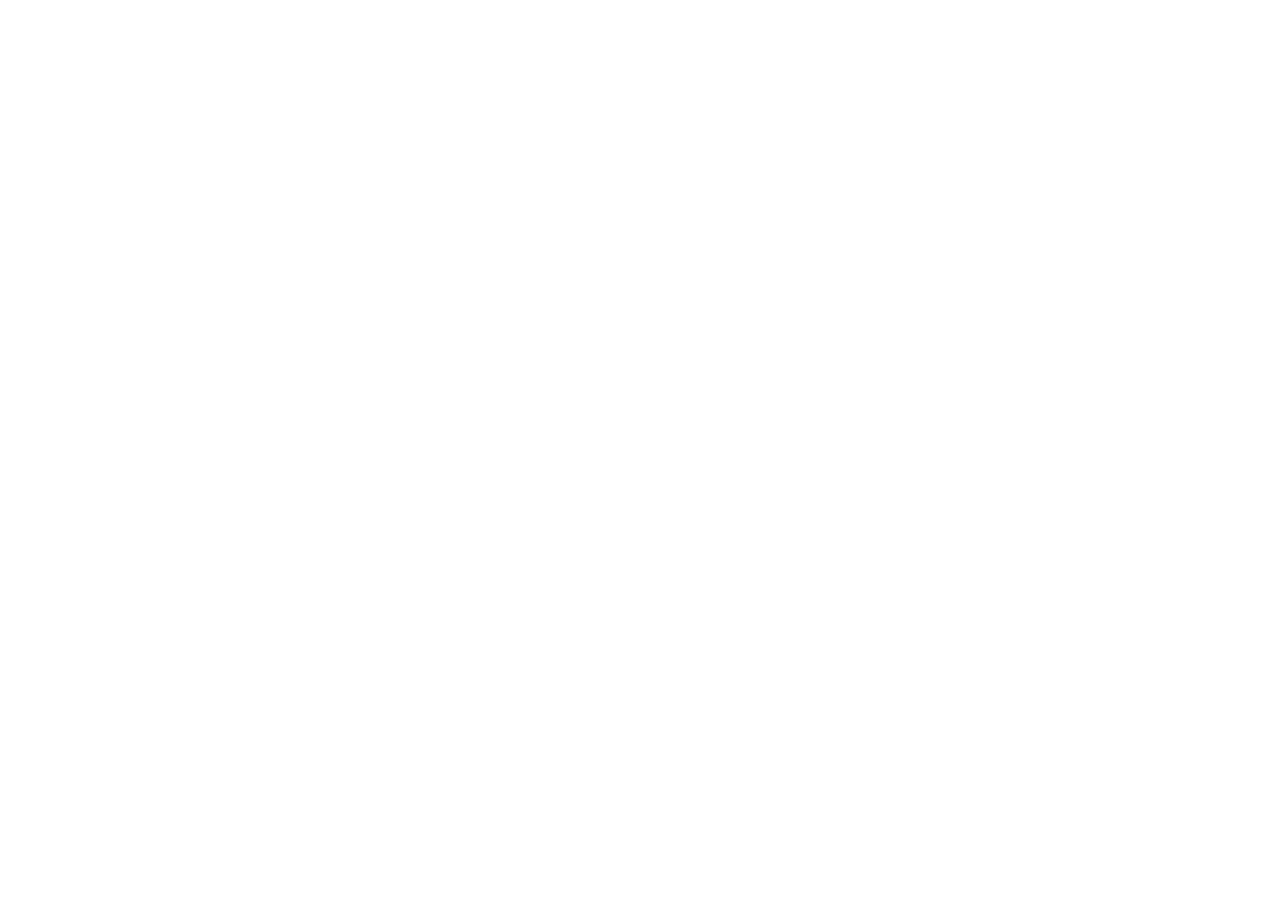
==== index.html @ 6e447f8c "初始化" ====
<!DOCTYPE html>
<html lang="en">
  <head>
    <meta charset="UTF-8" />
    <meta http-equiv="X-UA-Compatible" content="IE=edge" />
    <meta name="viewport" content="width=device-width, initial-scale=1.0" />
    <title>后台主页</title>
  </head>
  <body></body>
</html>
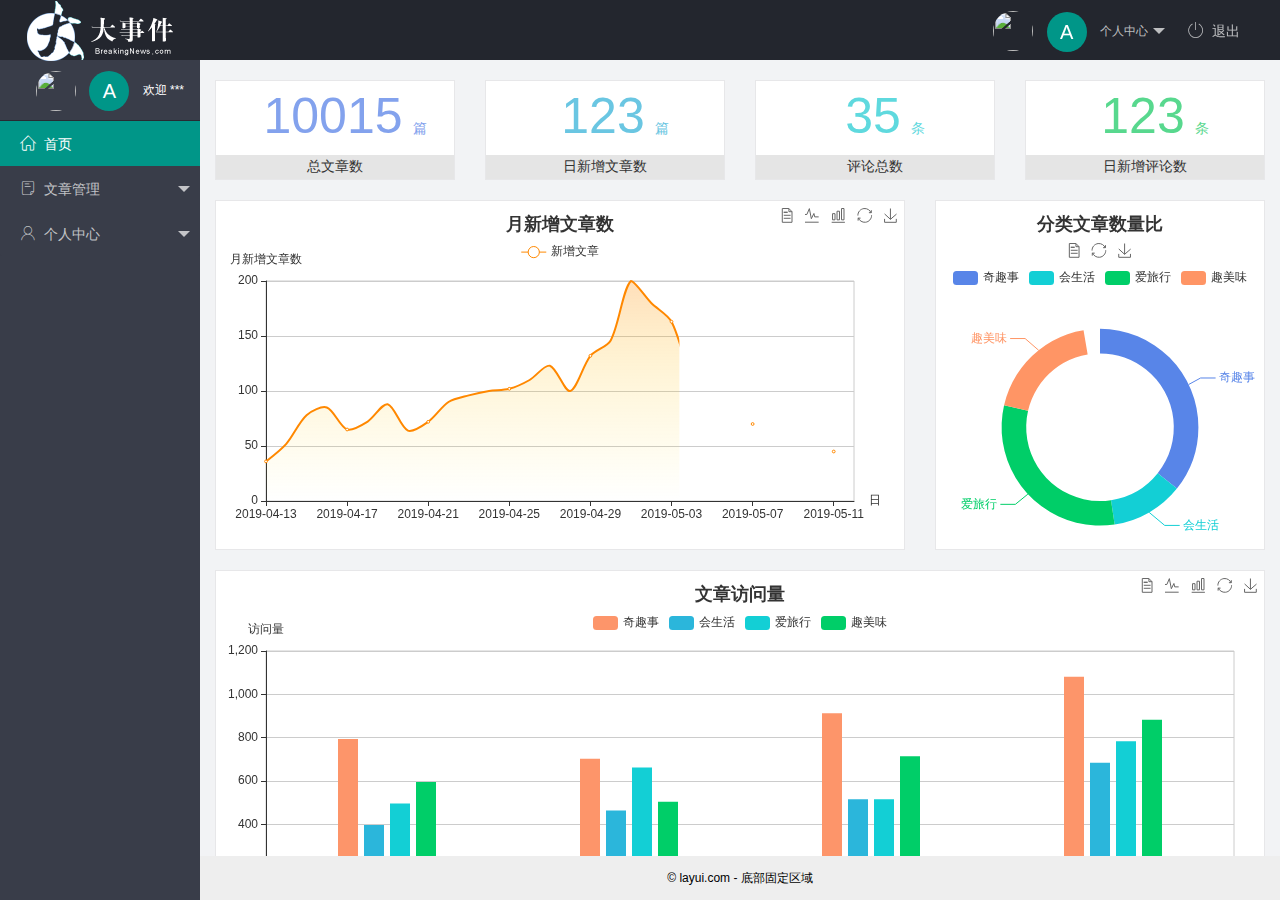
==== commit 3a8440af: "后台主页布局完成" ====
--- a/index.html
+++ b/index.html
@@ -5,6 +5,97 @@
     <meta http-equiv="X-UA-Compatible" content="IE=edge" />
     <meta name="viewport" content="width=device-width, initial-scale=1.0" />
     <title>后台主页</title>
+    <link rel="stylesheet" href="/assets/lib/layui/css/layui.css" />
+    <link rel="stylesheet" href="./assets/fonts/iconfont.css" />
+    <link rel="stylesheet" href="./assets/css/index.css" />
   </head>
-  <body></body>
+  <body class="layui-layout-body">
+    <div class="layui-layout layui-layout-admin">
+      <div class="layui-header">
+        <div class="layui-logo">
+          <img src="/assets/images/logo.png" alt="" />
+        </div>
+        <!-- 头部区域（可配合layui已有的水平导航） -->
+        <ul class="layui-nav layui-layout-right">
+          <li class="layui-nav-item">
+            <a href="javascript:;" class="userinfo">
+              <img src="http://t.cn/RCzsdCq" class="layui-nav-img" />
+              <span class="text-avatar">A</span>
+              个人中心
+            </a>
+            <dl class="layui-nav-child">
+              <dd><a href="">基本资料</a></dd>
+              <dd><a href="">更换头像</a></dd>
+              <dd><a href="">重置密码</a></dd>
+            </dl>
+          </li>
+          <li class="layui-nav-item">
+            <a href=""><span class="iconfont icon-tuichu"></span>退出</a>
+          </li>
+        </ul>
+      </div>
+
+      <div class="layui-side layui-bg-black">
+        <div class="layui-side-scroll">
+          <div class="userinfo">
+            <img src="http://t.cn/RCzsdCq" class="layui-nav-img" />
+            <span class="text-avatar">A</span>
+            <span id="welcome">欢迎 ***</span>
+          </div>
+          <!-- 左侧导航区域（可配合layui已有的垂直导航） -->
+          <ul class="layui-nav layui-nav-tree" lay-shrink="all">
+            <li class="layui-nav-item layui-this">
+              <a href="/home/dashboard.html" target="fm"
+                ><span class="iconfont icon-home"></span>首页</a
+              >
+            </li>
+            <li class="layui-nav-item">
+              <a class="" href="javascript:;"
+                ><span class="iconfont icon-16"></span>文章管理</a
+              >
+              <dl class="layui-nav-child">
+                <dd>
+                  <a href="javascript:;">文章类别</a>
+                </dd>
+                <dd>
+                  <a href="javascript:;">文章列表</a>
+                </dd>
+                <dd>
+                  <a href="javascript:;">发布文章</a>
+                </dd>
+              </dl>
+            </li>
+            <li class="layui-nav-item">
+              <a href="javascript:;"
+                ><span class="iconfont icon-user"></span>个人中心</a
+              >
+              <dl class="layui-nav-child">
+                <dd>
+                  <a href="javascript:;">基本资料</a>
+                </dd>
+                <dd>
+                  <a href="javascript:;">更换头像</a>
+                </dd>
+                <dd>
+                  <a href="javascript:;">重置密码</a>
+                </dd>
+              </dl>
+            </li>
+          </ul>
+        </div>
+      </div>
+
+      <div class="layui-body">
+        <!-- 内容主体区域 -->
+        <iframe name="fm" src="/home/dashboard.html" frameborder="0"></iframe>
+      </div>
+
+      <div class="layui-footer">
+        <!-- 底部固定区域 -->
+        © layui.com - 底部固定区域
+      </div>
+    </div>
+    <!-- 导入 layui 的JS文件 -->
+    <script src="/assets/lib/layui/layui.all.js"></script>
+  </body>
 </html>
--- a/assets/lib/layui/css/layui.css
+++ b/assets/lib/layui/css/layui.css
@@ -0,0 +1,2 @@
+/** layui-v2.5.5 MIT License By https://www.layui.com */
+ .layui-inline,img{display:inline-block;vertical-align:middle}h1,h2,h3,h4,h5,h6{font-weight:400}.layui-edge,.layui-header,.layui-inline,.layui-main{position:relative}.layui-body,.layui-edge,.layui-elip{overflow:hidden}.layui-btn,.layui-edge,.layui-inline,img{vertical-align:middle}.layui-btn,.layui-disabled,.layui-icon,.layui-unselect{-moz-user-select:none;-webkit-user-select:none;-ms-user-select:none}.layui-elip,.layui-form-checkbox span,.layui-form-pane .layui-form-label{text-overflow:ellipsis;white-space:nowrap}.layui-breadcrumb,.layui-tree-btnGroup{visibility:hidden}blockquote,body,button,dd,div,dl,dt,form,h1,h2,h3,h4,h5,h6,input,li,ol,p,pre,td,textarea,th,ul{margin:0;padding:0;-webkit-tap-highlight-color:rgba(0,0,0,0)}a:active,a:hover{outline:0}img{border:none}li{list-style:none}table{border-collapse:collapse;border-spacing:0}h4,h5,h6{font-size:100%}button,input,optgroup,option,select,textarea{font-family:inherit;font-size:inherit;font-style:inherit;font-weight:inherit;outline:0}pre{white-space:pre-wrap;white-space:-moz-pre-wrap;white-space:-pre-wrap;white-space:-o-pre-wrap;word-wrap:break-word}body{line-height:24px;font:14px Helvetica Neue,Helvetica,PingFang SC,Tahoma,Arial,sans-serif}hr{height:1px;margin:10px 0;border:0;clear:both}a{color:#333;text-decoration:none}a:hover{color:#777}a cite{font-style:normal;*cursor:pointer}.layui-border-box,.layui-border-box *{box-sizing:border-box}.layui-box,.layui-box *{box-sizing:content-box}.layui-clear{clear:both;*zoom:1}.layui-clear:after{content:'\20';clear:both;*zoom:1;display:block;height:0}.layui-inline{*display:inline;*zoom:1}.layui-edge{display:inline-block;width:0;height:0;border-width:6px;border-style:dashed;border-color:transparent}.layui-edge-top{top:-4px;border-bottom-color:#999;border-bottom-style:solid}.layui-edge-right{border-left-color:#999;border-left-style:solid}.layui-edge-bottom{top:2px;border-top-color:#999;border-top-style:solid}.layui-edge-left{border-right-color:#999;border-right-style:solid}.layui-disabled,.layui-disabled:hover{color:#d2d2d2!important;cursor:not-allowed!important}.layui-circle{border-radius:100%}.layui-show{display:block!important}.layui-hide{display:none!important}@font-face{font-family:layui-icon;src:url(../font/iconfont.eot?v=250);src:url(../font/iconfont.eot?v=250#iefix) format('embedded-opentype'),url(../font/iconfont.woff2?v=250) format('woff2'),url(../font/iconfont.woff?v=250) format('woff'),url(../font/iconfont.ttf?v=250) format('truetype'),url(../font/iconfont.svg?v=250#layui-icon) format('svg')}.layui-icon{font-family:layui-icon!important;font-size:16px;font-style:normal;-webkit-font-smoothing:antialiased;-moz-osx-font-smoothing:grayscale}.layui-icon-reply-fill:before{content:"\e611"}.layui-icon-set-fill:before{content:"\e614"}.layui-icon-menu-fill:before{content:"\e60f"}.layui-icon-search:before{content:"\e615"}.layui-icon-share:before{content:"\e641"}.layui-icon-set-sm:before{content:"\e620"}.layui-icon-engine:before{content:"\e628"}.layui-icon-close:before{content:"\1006"}.layui-icon-close-fill:before{content:"\1007"}.layui-icon-chart-screen:before{content:"\e629"}.layui-icon-star:before{content:"\e600"}.layui-icon-circle-dot:before{content:"\e617"}.layui-icon-chat:before{content:"\e606"}.layui-icon-release:before{content:"\e609"}.layui-icon-list:before{content:"\e60a"}.layui-icon-chart:before{content:"\e62c"}.layui-icon-ok-circle:before{content:"\1005"}.layui-icon-layim-theme:before{content:"\e61b"}.layui-icon-table:before{content:"\e62d"}.layui-icon-right:before{content:"\e602"}.layui-icon-left:before{content:"\e603"}.layui-icon-cart-simple:before{content:"\e698"}.layui-icon-face-cry:before{content:"\e69c"}.layui-icon-face-smile:before{content:"\e6af"}.layui-icon-survey:before{content:"\e6b2"}.layui-icon-tree:before{content:"\e62e"}.layui-icon-upload-circle:before{content:"\e62f"}.layui-icon-add-circle:before{content:"\e61f"}.layui-icon-download-circle:before{content:"\e601"}.layui-icon-templeate-1:before{content:"\e630"}.layui-icon-util:before{content:"\e631"}.layui-icon-face-surprised:before{content:"\e664"}.layui-icon-edit:before{content:"\e642"}.layui-icon-speaker:before{content:"\e645"}.layui-icon-down:before{content:"\e61a"}.layui-icon-file:before{content:"\e621"}.layui-icon-layouts:before{content:"\e632"}.layui-icon-rate-half:before{content:"\e6c9"}.layui-icon-add-circle-fine:before{content:"\e608"}.layui-icon-prev-circle:before{content:"\e633"}.layui-icon-read:before{content:"\e705"}.layui-icon-404:before{content:"\e61c"}.layui-icon-carousel:before{content:"\e634"}.layui-icon-help:before{content:"\e607"}.layui-icon-code-circle:before{content:"\e635"}.layui-icon-water:before{content:"\e636"}.layui-icon-username:before{content:"\e66f"}.layui-icon-find-fill:before{content:"\e670"}.layui-icon-about:before{content:"\e60b"}.layui-icon-location:before{content:"\e715"}.layui-icon-up:before{content:"\e619"}.layui-icon-pause:before{content:"\e651"}.layui-icon-date:before{content:"\e637"}.layui-icon-layim-uploadfile:before{content:"\e61d"}.layui-icon-delete:before{content:"\e640"}.layui-icon-play:before{content:"\e652"}.layui-icon-top:before{content:"\e604"}.layui-icon-friends:before{content:"\e612"}.layui-icon-refresh-3:before{content:"\e9aa"}.layui-icon-ok:before{content:"\e605"}.layui-icon-layer:before{content:"\e638"}.layui-icon-face-smile-fine:before{content:"\e60c"}.layui-icon-dollar:before{content:"\e659"}.layui-icon-group:before{content:"\e613"}.layui-icon-layim-download:before{content:"\e61e"}.layui-icon-picture-fine:before{content:"\e60d"}.layui-icon-link:before{content:"\e64c"}.layui-icon-diamond:before{content:"\e735"}.layui-icon-log:before{content:"\e60e"}.layui-icon-rate-solid:before{content:"\e67a"}.layui-icon-fonts-del:before{content:"\e64f"}.layui-icon-unlink:before{content:"\e64d"}.layui-icon-fonts-clear:before{content:"\e639"}.layui-icon-triangle-r:before{content:"\e623"}.layui-icon-circle:before{content:"\e63f"}.layui-icon-radio:before{content:"\e643"}.layui-icon-align-center:before{content:"\e647"}.layui-icon-align-right:before{content:"\e648"}.layui-icon-align-left:before{content:"\e649"}.layui-icon-loading-1:before{content:"\e63e"}.layui-icon-return:before{content:"\e65c"}.layui-icon-fonts-strong:before{content:"\e62b"}.layui-icon-upload:before{content:"\e67c"}.layui-icon-dialogue:before{content:"\e63a"}.layui-icon-video:before{content:"\e6ed"}.layui-icon-headset:before{content:"\e6fc"}.layui-icon-cellphone-fine:before{content:"\e63b"}.layui-icon-add-1:before{content:"\e654"}.layui-icon-face-smile-b:before{content:"\e650"}.layui-icon-fonts-html:before{content:"\e64b"}.layui-icon-form:before{content:"\e63c"}.layui-icon-cart:before{content:"\e657"}.layui-icon-camera-fill:before{content:"\e65d"}.layui-icon-tabs:before{content:"\e62a"}.layui-icon-fonts-code:before{content:"\e64e"}.layui-icon-fire:before{content:"\e756"}.layui-icon-set:before{content:"\e716"}.layui-icon-fonts-u:before{content:"\e646"}.layui-icon-triangle-d:before{content:"\e625"}.layui-icon-tips:before{content:"\e702"}.layui-icon-picture:before{content:"\e64a"}.layui-icon-more-vertical:before{content:"\e671"}.layui-icon-flag:before{content:"\e66c"}.layui-icon-loading:before{content:"\e63d"}.layui-icon-fonts-i:before{content:"\e644"}.layui-icon-refresh-1:before{content:"\e666"}.layui-icon-rmb:before{content:"\e65e"}.layui-icon-home:before{content:"\e68e"}.layui-icon-user:before{content:"\e770"}.layui-icon-notice:before{content:"\e667"}.layui-icon-login-weibo:before{content:"\e675"}.layui-icon-voice:before{content:"\e688"}.layui-icon-upload-drag:before{content:"\e681"}.layui-icon-login-qq:before{content:"\e676"}.layui-icon-snowflake:before{content:"\e6b1"}.layui-icon-file-b:before{content:"\e655"}.layui-icon-template:before{content:"\e663"}.layui-icon-auz:before{content:"\e672"}.layui-icon-console:before{content:"\e665"}.layui-icon-app:before{content:"\e653"}.layui-icon-prev:before{content:"\e65a"}.layui-icon-website:before{content:"\e7ae"}.layui-icon-next:before{content:"\e65b"}.layui-icon-component:before{content:"\e857"}.layui-icon-more:before{content:"\e65f"}.layui-icon-login-wechat:before{content:"\e677"}.layui-icon-shrink-right:before{content:"\e668"}.layui-icon-spread-left:before{content:"\e66b"}.layui-icon-camera:before{content:"\e660"}.layui-icon-note:before{content:"\e66e"}.layui-icon-refresh:before{content:"\e669"}.layui-icon-female:before{content:"\e661"}.layui-icon-male:before{content:"\e662"}.layui-icon-password:before{content:"\e673"}.layui-icon-senior:before{content:"\e674"}.layui-icon-theme:before{content:"\e66a"}.layui-icon-tread:before{content:"\e6c5"}.layui-icon-praise:before{content:"\e6c6"}.layui-icon-star-fill:before{content:"\e658"}.layui-icon-rate:before{content:"\e67b"}.layui-icon-template-1:before{content:"\e656"}.layui-icon-vercode:before{content:"\e679"}.layui-icon-cellphone:before{content:"\e678"}.layui-icon-screen-full:before{content:"\e622"}.layui-icon-screen-restore:before{content:"\e758"}.layui-icon-cols:before{content:"\e610"}.layui-icon-export:before{content:"\e67d"}.layui-icon-print:before{content:"\e66d"}.layui-icon-slider:before{content:"\e714"}.layui-icon-addition:before{content:"\e624"}.layui-icon-subtraction:before{content:"\e67e"}.layui-icon-service:before{content:"\e626"}.layui-icon-transfer:before{content:"\e691"}.layui-main{width:1140px;margin:0 auto}.layui-header{z-index:1000;height:60px}.layui-header a:hover{transition:all .5s;-webkit-transition:all .5s}.layui-side{position:fixed;left:0;top:0;bottom:0;z-index:999;width:200px;overflow-x:hidden}.layui-side-scroll{position:relative;width:220px;height:100%;overflow-x:hidden}.layui-body{position:absolute;left:200px;right:0;top:0;bottom:0;z-index:998;width:auto;overflow-y:auto;box-sizing:border-box}.layui-layout-body{overflow:hidden}.layui-layout-admin .layui-header{background-color:#23262E}.layui-layout-admin .layui-side{top:60px;width:200px;overflow-x:hidden}.layui-layout-admin .layui-body{position:fixed;top:60px;bottom:44px}.layui-layout-admin .layui-main{width:auto;margin:0 15px}.layui-layout-admin .layui-footer{position:fixed;left:200px;right:0;bottom:0;height:44px;line-height:44px;padding:0 15px;background-color:#eee}.layui-layout-admin .layui-logo{position:absolute;left:0;top:0;width:200px;height:100%;line-height:60px;text-align:center;color:#009688;font-size:16px}.layui-layout-admin .layui-header .layui-nav{background:0 0}.layui-layout-left{position:absolute!important;left:200px;top:0}.layui-layout-right{position:absolute!important;right:0;top:0}.layui-container{position:relative;margin:0 auto;padding:0 15px;box-sizing:border-box}.layui-fluid{position:relative;margin:0 auto;padding:0 15px}.layui-row:after,.layui-row:before{content:'';display:block;clear:both}.layui-col-lg1,.layui-col-lg10,.layui-col-lg11,.layui-col-lg12,.layui-col-lg2,.layui-col-lg3,.layui-col-lg4,.layui-col-lg5,.layui-col-lg6,.layui-col-lg7,.layui-col-lg8,.layui-col-lg9,.layui-col-md1,.layui-col-md10,.layui-col-md11,.layui-col-md12,.layui-col-md2,.layui-col-md3,.layui-col-md4,.layui-col-md5,.layui-col-md6,.layui-col-md7,.layui-col-md8,.layui-col-md9,.layui-col-sm1,.layui-col-sm10,.layui-col-sm11,.layui-col-sm12,.layui-col-sm2,.layui-col-sm3,.layui-col-sm4,.layui-col-sm5,.layui-col-sm6,.layui-col-sm7,.layui-col-sm8,.layui-col-sm9,.layui-col-xs1,.layui-col-xs10,.layui-col-xs11,.layui-col-xs12,.layui-col-xs2,.layui-col-xs3,.layui-col-xs4,.layui-col-xs5,.layui-col-xs6,.layui-col-xs7,.layui-col-xs8,.layui-col-xs9{position:relative;display:block;box-sizing:border-box}.layui-col-xs1,.layui-col-xs10,.layui-col-xs11,.layui-col-xs12,.layui-col-xs2,.layui-col-xs3,.layui-col-xs4,.layui-col-xs5,.layui-col-xs6,.layui-col-xs7,.layui-col-xs8,.layui-col-xs9{float:left}.layui-col-xs1{width:8.33333333%}.layui-col-xs2{width:16.66666667%}.layui-col-xs3{width:25%}.layui-col-xs4{width:33.33333333%}.layui-col-xs5{width:41.66666667%}.layui-col-xs6{width:50%}.layui-col-xs7{width:58.33333333%}.layui-col-xs8{width:66.66666667%}.layui-col-xs9{width:75%}.layui-col-xs10{width:83.33333333%}.layui-col-xs11{width:91.66666667%}.layui-col-xs12{width:100%}.layui-col-xs-offset1{margin-left:8.33333333%}.layui-col-xs-offset2{margin-left:16.66666667%}.layui-col-xs-offset3{margin-left:25%}.layui-col-xs-offset4{margin-left:33.33333333%}.layui-col-xs-offset5{margin-left:41.66666667%}.layui-col-xs-offset6{margin-left:50%}.layui-col-xs-offset7{margin-left:58.33333333%}.layui-col-xs-offset8{margin-left:66.66666667%}.layui-col-xs-offset9{margin-left:75%}.layui-col-xs-offset10{margin-left:83.33333333%}.layui-col-xs-offset11{margin-left:91.66666667%}.layui-col-xs-offset12{margin-left:100%}@media screen and (max-width:768px){.layui-hide-xs{display:none!important}.layui-show-xs-block{display:block!important}.layui-show-xs-inline{display:inline!important}.layui-show-xs-inline-block{display:inline-block!important}}@media screen and (min-width:768px){.layui-container{width:750px}.layui-hide-sm{display:none!important}.layui-show-sm-block{display:block!important}.layui-show-sm-inline{display:inline!important}.layui-show-sm-inline-block{display:inline-block!important}.layui-col-sm1,.layui-col-sm10,.layui-col-sm11,.layui-col-sm12,.layui-col-sm2,.layui-col-sm3,.layui-col-sm4,.layui-col-sm5,.layui-col-sm6,.layui-col-sm7,.layui-col-sm8,.layui-col-sm9{float:left}.layui-col-sm1{width:8.33333333%}.layui-col-sm2{width:16.66666667%}.layui-col-sm3{width:25%}.layui-col-sm4{width:33.33333333%}.layui-col-sm5{width:41.66666667%}.layui-col-sm6{width:50%}.layui-col-sm7{width:58.33333333%}.layui-col-sm8{width:66.66666667%}.layui-col-sm9{width:75%}.layui-col-sm10{width:83.33333333%}.layui-col-sm11{width:91.66666667%}.layui-col-sm12{width:100%}.layui-col-sm-offset1{margin-left:8.33333333%}.layui-col-sm-offset2{margin-left:16.66666667%}.layui-col-sm-offset3{margin-left:25%}.layui-col-sm-offset4{margin-left:33.33333333%}.layui-col-sm-offset5{margin-left:41.66666667%}.layui-col-sm-offset6{margin-left:50%}.layui-col-sm-offset7{margin-left:58.33333333%}.layui-col-sm-offset8{margin-left:66.66666667%}.layui-col-sm-offset9{margin-left:75%}.layui-col-sm-offset10{margin-left:83.33333333%}.layui-col-sm-offset11{margin-left:91.66666667%}.layui-col-sm-offset12{margin-left:100%}}@media screen and (min-width:992px){.layui-container{width:970px}.layui-hide-md{display:none!important}.layui-show-md-block{display:block!important}.layui-show-md-inline{display:inline!important}.layui-show-md-inline-block{display:inline-block!important}.layui-col-md1,.layui-col-md10,.layui-col-md11,.layui-col-md12,.layui-col-md2,.layui-col-md3,.layui-col-md4,.layui-col-md5,.layui-col-md6,.layui-col-md7,.layui-col-md8,.layui-col-md9{float:left}.layui-col-md1{width:8.33333333%}.layui-col-md2{width:16.66666667%}.layui-col-md3{width:25%}.layui-col-md4{width:33.33333333%}.layui-col-md5{width:41.66666667%}.layui-col-md6{width:50%}.layui-col-md7{width:58.33333333%}.layui-col-md8{width:66.66666667%}.layui-col-md9{width:75%}.layui-col-md10{width:83.33333333%}.layui-col-md11{width:91.66666667%}.layui-col-md12{width:100%}.layui-col-md-offset1{margin-left:8.33333333%}.layui-col-md-offset2{margin-left:16.66666667%}.layui-col-md-offset3{margin-left:25%}.layui-col-md-offset4{margin-left:33.33333333%}.layui-col-md-offset5{margin-left:41.66666667%}.layui-col-md-offset6{margin-left:50%}.layui-col-md-offset7{margin-left:58.33333333%}.layui-col-md-offset8{margin-left:66.66666667%}.layui-col-md-offset9{margin-left:75%}.layui-col-md-offset10{margin-left:83.33333333%}.layui-col-md-offset11{margin-left:91.66666667%}.layui-col-md-offset12{margin-left:100%}}@media screen and (min-width:1200px){.layui-container{width:1170px}.layui-hide-lg{display:none!important}.layui-show-lg-block{display:block!important}.layui-show-lg-inline{display:inline!important}.layui-show-lg-inline-block{display:inline-block!important}.layui-col-lg1,.layui-col-lg10,.layui-col-lg11,.layui-col-lg12,.layui-col-lg2,.layui-col-lg3,.layui-col-lg4,.layui-col-lg5,.layui-col-lg6,.layui-col-lg7,.layui-col-lg8,.layui-col-lg9{float:left}.layui-col-lg1{width:8.33333333%}.layui-col-lg2{width:16.66666667%}.layui-col-lg3{width:25%}.layui-col-lg4{width:33.33333333%}.layui-col-lg5{width:41.66666667%}.layui-col-lg6{width:50%}.layui-col-lg7{width:58.33333333%}.layui-col-lg8{width:66.66666667%}.layui-col-lg9{width:75%}.layui-col-lg10{width:83.33333333%}.layui-col-lg11{width:91.66666667%}.layui-col-lg12{width:100%}.layui-col-lg-offset1{margin-left:8.33333333%}.layui-col-lg-offset2{margin-left:16.66666667%}.layui-col-lg-offset3{margin-left:25%}.layui-col-lg-offset4{margin-left:33.33333333%}.layui-col-lg-offset5{margin-left:41.66666667%}.layui-col-lg-offset6{margin-left:50%}.layui-col-lg-offset7{margin-left:58.33333333%}.layui-col-lg-offset8{margin-left:66.66666667%}.layui-col-lg-offset9{margin-left:75%}.layui-col-lg-offset10{margin-left:83.33333333%}.layui-col-lg-offset11{margin-left:91.66666667%}.layui-col-lg-offset12{margin-left:100%}}.layui-col-space1{margin:-.5px}.layui-col-space1>*{padding:.5px}.layui-col-space3{margin:-1.5px}.layui-col-space3>*{padding:1.5px}.layui-col-space5{margin:-2.5px}.layui-col-space5>*{padding:2.5px}.layui-col-space8{margin:-3.5px}.layui-col-space8>*{padding:3.5px}.layui-col-space10{margin:-5px}.layui-col-space10>*{padding:5px}.layui-col-space12{margin:-6px}.layui-col-space12>*{padding:6px}.layui-col-space15{margin:-7.5px}.layui-col-space15>*{padding:7.5px}.layui-col-space18{margin:-9px}.layui-col-space18>*{padding:9px}.layui-col-space20{margin:-10px}.layui-col-space20>*{padding:10px}.layui-col-space22{margin:-11px}.layui-col-space22>*{padding:11px}.layui-col-space25{margin:-12.5px}.layui-col-space25>*{padding:12.5px}.layui-col-space30{margin:-15px}.layui-col-space30>*{padding:15px}.layui-btn,.layui-input,.layui-select,.layui-textarea,.layui-upload-button{outline:0;-webkit-appearance:none;transition:all .3s;-webkit-transition:all .3s;box-sizing:border-box}.layui-elem-quote{margin-bottom:10px;padding:15px;line-height:22px;border-left:5px solid #009688;border-radius:0 2px 2px 0;background-color:#f2f2f2}.layui-quote-nm{border-style:solid;border-width:1px 1px 1px 5px;background:0 0}.layui-elem-field{margin-bottom:10px;padding:0;border-width:1px;border-style:solid}.layui-elem-field legend{margin-left:20px;padding:0 10px;font-size:20px;font-weight:300}.layui-field-title{margin:10px 0 20px;border-width:1px 0 0}.layui-field-box{padding:10px 15px}.layui-field-title .layui-field-box{padding:10px 0}.layui-progress{position:relative;height:6px;border-radius:20px;background-color:#e2e2e2}.layui-progress-bar{position:absolute;left:0;top:0;width:0;max-width:100%;height:6px;border-radius:20px;text-align:right;background-color:#5FB878;transition:all .3s;-webkit-transition:all .3s}.layui-progress-big,.layui-progress-big .layui-progress-bar{height:18px;line-height:18px}.layui-progress-text{position:relative;top:-20px;line-height:18px;font-size:12px;color:#666}.layui-progress-big .layui-progress-text{position:static;padding:0 10px;color:#fff}.layui-collapse{border-width:1px;border-style:solid;border-radius:2px}.layui-colla-content,.layui-colla-item{border-top-width:1px;border-top-style:solid}.layui-colla-item:first-child{border-top:none}.layui-colla-title{position:relative;height:42px;line-height:42px;padding:0 15px 0 35px;color:#333;background-color:#f2f2f2;cursor:pointer;font-size:14px;overflow:hidden}.layui-colla-content{display:none;padding:10px 15px;line-height:22px;color:#666}.layui-colla-icon{position:absolute;left:15px;top:0;font-size:14px}.layui-card{margin-bottom:15px;border-radius:2px;background-color:#fff;box-shadow:0 1px 2px 0 rgba(0,0,0,.05)}.layui-card:last-child{margin-bottom:0}.layui-card-header{position:relative;height:42px;line-height:42px;padding:0 15px;border-bottom:1px solid #f6f6f6;color:#333;border-radius:2px 2px 0 0;font-size:14px}.layui-bg-black,.layui-bg-blue,.layui-bg-cyan,.layui-bg-green,.layui-bg-orange,.layui-bg-red{color:#fff!important}.layui-card-body{position:relative;padding:10px 15px;line-height:24px}.layui-card-body[pad15]{padding:15px}.layui-card-body[pad20]{padding:20px}.layui-card-body .layui-table{margin:5px 0}.layui-card .layui-tab{margin:0}.layui-panel-window{position:relative;padding:15px;border-radius:0;border-top:5px solid #E6E6E6;background-color:#fff}.layui-auxiliar-moving{position:fixed;left:0;right:0;top:0;bottom:0;width:100%;height:100%;background:0 0;z-index:9999999999}.layui-form-label,.layui-form-mid,.layui-form-select,.layui-input-block,.layui-input-inline,.layui-textarea{position:relative}.layui-bg-red{background-color:#FF5722!important}.layui-bg-orange{background-color:#FFB800!important}.layui-bg-green{background-color:#009688!important}.layui-bg-cyan{background-color:#2F4056!important}.layui-bg-blue{background-color:#1E9FFF!important}.layui-bg-black{background-color:#393D49!important}.layui-bg-gray{background-color:#eee!important;color:#666!important}.layui-badge-rim,.layui-colla-content,.layui-colla-item,.layui-collapse,.layui-elem-field,.layui-form-pane .layui-form-item[pane],.layui-form-pane .layui-form-label,.layui-input,.layui-layedit,.layui-layedit-tool,.layui-quote-nm,.layui-select,.layui-tab-bar,.layui-tab-card,.layui-tab-title,.layui-tab-title .layui-this:after,.layui-textarea{border-color:#e6e6e6}.layui-timeline-item:before,hr{background-color:#e6e6e6}.layui-text{line-height:22px;font-size:14px;color:#666}.layui-text h1,.layui-text h2,.layui-text h3{font-weight:500;color:#333}.layui-text h1{font-size:30px}.layui-text h2{font-size:24px}.layui-text h3{font-size:18px}.layui-text a:not(.layui-btn){color:#01AAED}.layui-text a:not(.layui-btn):hover{text-decoration:underline}.layui-text ul{padding:5px 0 5px 15px}.layui-text ul li{margin-top:5px;list-style-type:disc}.layui-text em,.layui-word-aux{color:#999!important;padding:0 5px!important}.layui-btn{display:inline-block;height:38px;line-height:38px;padding:0 18px;background-color:#009688;color:#fff;white-space:nowrap;text-align:center;font-size:14px;border:none;border-radius:2px;cursor:pointer}.layui-btn:hover{opacity:.8;filter:alpha(opacity=80);color:#fff}.layui-btn:active{opacity:1;filter:alpha(opacity=100)}.layui-btn+.layui-btn{margin-left:10px}.layui-btn-container{font-size:0}.layui-btn-container .layui-btn{margin-right:10px;margin-bottom:10px}.layui-btn-container .layui-btn+.layui-btn{margin-left:0}.layui-table .layui-btn-container .layui-btn{margin-bottom:9px}.layui-btn-radius{border-radius:100px}.layui-btn .layui-icon{margin-right:3px;font-size:18px;vertical-align:bottom;vertical-align:middle\9}.layui-btn-primary{border:1px solid #C9C9C9;background-color:#fff;color:#555}.layui-btn-primary:hover{border-color:#009688;color:#333}.layui-btn-normal{background-color:#1E9FFF}.layui-btn-warm{background-color:#FFB800}.layui-btn-danger{background-color:#FF5722}.layui-btn-checked{background-color:#5FB878}.layui-btn-disabled,.layui-btn-disabled:active,.layui-btn-disabled:hover{border:1px solid #e6e6e6;background-color:#FBFBFB;color:#C9C9C9;cursor:not-allowed;opacity:1}.layui-btn-lg{height:44px;line-height:44px;padding:0 25px;font-size:16px}.layui-btn-sm{height:30px;line-height:30px;padding:0 10px;font-size:12px}.layui-btn-sm i{font-size:16px!important}.layui-btn-xs{height:22px;line-height:22px;padding:0 5px;font-size:12px}.layui-btn-xs i{font-size:14px!important}.layui-btn-group{display:inline-block;vertical-align:middle;font-size:0}.layui-btn-group .layui-btn{margin-left:0!important;margin-right:0!important;border-left:1px solid rgba(255,255,255,.5);border-radius:0}.layui-btn-group .layui-btn-primary{border-left:none}.layui-btn-group .layui-btn-primary:hover{border-color:#C9C9C9;color:#009688}.layui-btn-group .layui-btn:first-child{border-left:none;border-radius:2px 0 0 2px}.layui-btn-group .layui-btn-primary:first-child{border-left:1px solid #c9c9c9}.layui-btn-group .layui-btn:last-child{border-radius:0 2px 2px 0}.layui-btn-group .layui-btn+.layui-btn{margin-left:0}.layui-btn-group+.layui-btn-group{margin-left:10px}.layui-btn-fluid{width:100%}.layui-input,.layui-select,.layui-textarea{height:38px;line-height:1.3;line-height:38px\9;border-width:1px;border-style:solid;background-color:#fff;border-radius:2px}.layui-input::-webkit-input-placeholder,.layui-select::-webkit-input-placeholder,.layui-textarea::-webkit-input-placeholder{line-height:1.3}.layui-input,.layui-textarea{display:block;width:100%;padding-left:10px}.layui-input:hover,.layui-textarea:hover{border-color:#D2D2D2!important}.layui-input:focus,.layui-textarea:focus{border-color:#C9C9C9!important}.layui-textarea{min-height:100px;height:auto;line-height:20px;padding:6px 10px;resize:vertical}.layui-select{padding:0 10px}.layui-form input[type=checkbox],.layui-form input[type=radio],.layui-form select{display:none}.layui-form [lay-ignore]{display:initial}.layui-form-item{margin-bottom:15px;clear:both;*zoom:1}.layui-form-item:after{content:'\20';clear:both;*zoom:1;display:block;height:0}.layui-form-label{float:left;display:block;padding:9px 15px;width:80px;font-weight:400;line-height:20px;text-align:right}.layui-form-label-col{display:block;float:none;padding:9px 0;line-height:20px;text-align:left}.layui-form-item .layui-inline{margin-bottom:5px;margin-right:10px}.layui-input-block{margin-left:110px;min-height:36px}.layui-input-inline{display:inline-block;vertical-align:middle}.layui-form-item .layui-input-inline{float:left;width:190px;margin-right:10px}.layui-form-text .layui-input-inline{width:auto}.layui-form-mid{float:left;display:block;padding:9px 0!important;line-height:20px;margin-right:10px}.layui-form-danger+.layui-form-select .layui-input,.layui-form-danger:focus{border-color:#FF5722!important}.layui-form-select .layui-input{padding-right:30px;cursor:pointer}.layui-form-select .layui-edge{position:absolute;right:10px;top:50%;margin-top:-3px;cursor:pointer;border-width:6px;border-top-color:#c2c2c2;border-top-style:solid;transition:all .3s;-webkit-transition:all .3s}.layui-form-select dl{display:none;position:absolute;left:0;top:42px;padding:5px 0;z-index:899;min-width:100%;border:1px solid #d2d2d2;max-height:300px;overflow-y:auto;background-color:#fff;border-radius:2px;box-shadow:0 2px 4px rgba(0,0,0,.12);box-sizing:border-box}.layui-form-select dl dd,.layui-form-select dl dt{padding:0 10px;line-height:36px;white-space:nowrap;overflow:hidden;text-overflow:ellipsis}.layui-form-select dl dt{font-size:12px;color:#999}.layui-form-select dl dd{cursor:pointer}.layui-form-select dl dd:hover{background-color:#f2f2f2;-webkit-transition:.5s all;transition:.5s all}.layui-form-select .layui-select-group dd{padding-left:20px}.layui-form-select dl dd.layui-select-tips{padding-left:10px!important;color:#999}.layui-form-select dl dd.layui-this{background-color:#5FB878;color:#fff}.layui-form-checkbox,.layui-form-select dl dd.layui-disabled{background-color:#fff}.layui-form-selected dl{display:block}.layui-form-checkbox,.layui-form-checkbox *,.layui-form-switch{display:inline-block;vertical-align:middle}.layui-form-selected .layui-edge{margin-top:-9px;-webkit-transform:rotate(180deg);transform:rotate(180deg);margin-top:-3px\9}:root .layui-form-selected .layui-edge{margin-top:-9px\0/IE9}.layui-form-selectup dl{top:auto;bottom:42px}.layui-select-none{margin:5px 0;text-align:center;color:#999}.layui-select-disabled .layui-disabled{border-color:#eee!important}.layui-select-disabled .layui-edge{border-top-color:#d2d2d2}.layui-form-checkbox{position:relative;height:30px;line-height:30px;margin-right:10px;padding-right:30px;cursor:pointer;font-size:0;-webkit-transition:.1s linear;transition:.1s linear;box-sizing:border-box}.layui-form-checkbox span{padding:0 10px;height:100%;font-size:14px;border-radius:2px 0 0 2px;background-color:#d2d2d2;color:#fff;overflow:hidden}.layui-form-checkbox:hover span{background-color:#c2c2c2}.layui-form-checkbox i{position:absolute;right:0;top:0;width:30px;height:28px;border:1px solid #d2d2d2;border-left:none;border-radius:0 2px 2px 0;color:#fff;font-size:20px;text-align:center}.layui-form-checkbox:hover i{border-color:#c2c2c2;color:#c2c2c2}.layui-form-checked,.layui-form-checked:hover{border-color:#5FB878}.layui-form-checked span,.layui-form-checked:hover span{background-color:#5FB878}.layui-form-checked i,.layui-form-checked:hover i{color:#5FB878}.layui-form-item .layui-form-checkbox{margin-top:4px}.layui-form-checkbox[lay-skin=primary]{height:auto!important;line-height:normal!important;min-width:18px;min-height:18px;border:none!important;margin-right:0;padding-left:28px;padding-right:0;background:0 0}.layui-form-checkbox[lay-skin=primary] span{padding-left:0;padding-right:15px;line-height:18px;background:0 0;color:#666}.layui-form-checkbox[lay-skin=primary] i{right:auto;left:0;width:16px;height:16px;line-height:16px;border:1px solid #d2d2d2;font-size:12px;border-radius:2px;background-color:#fff;-webkit-transition:.1s linear;transition:.1s linear}.layui-form-checkbox[lay-skin=primary]:hover i{border-color:#5FB878;color:#fff}.layui-form-checked[lay-skin=primary] i{border-color:#5FB878!important;background-color:#5FB878;color:#fff}.layui-checkbox-disbaled[lay-skin=primary] span{background:0 0!important;color:#c2c2c2}.layui-checkbox-disbaled[lay-skin=primary]:hover i{border-color:#d2d2d2}.layui-form-item .layui-form-checkbox[lay-skin=primary]{margin-top:10px}.layui-form-switch{position:relative;height:22px;line-height:22px;min-width:35px;padding:0 5px;margin-top:8px;border:1px solid #d2d2d2;border-radius:20px;cursor:pointer;background-color:#fff;-webkit-transition:.1s linear;transition:.1s linear}.layui-form-switch i{position:absolute;left:5px;top:3px;width:16px;height:16px;border-radius:20px;background-color:#d2d2d2;-webkit-transition:.1s linear;transition:.1s linear}.layui-form-switch em{position:relative;top:0;width:25px;margin-left:21px;padding:0!important;text-align:center!important;color:#999!important;font-style:normal!important;font-size:12px}.layui-form-onswitch{border-color:#5FB878;background-color:#5FB878}.layui-checkbox-disbaled,.layui-checkbox-disbaled i{border-color:#e2e2e2!important}.layui-form-onswitch i{left:100%;margin-left:-21px;background-color:#fff}.layui-form-onswitch em{margin-left:5px;margin-right:21px;color:#fff!important}.layui-checkbox-disbaled span{background-color:#e2e2e2!important}.layui-checkbox-disbaled:hover i{color:#fff!important}[lay-radio]{display:none}.layui-form-radio,.layui-form-radio *{display:inline-block;vertical-align:middle}.layui-form-radio{line-height:28px;margin:6px 10px 0 0;padding-right:10px;cursor:pointer;font-size:0}.layui-form-radio *{font-size:14px}.layui-form-radio>i{margin-right:8px;font-size:22px;color:#c2c2c2}.layui-form-radio>i:hover,.layui-form-radioed>i{color:#5FB878}.layui-radio-disbaled>i{color:#e2e2e2!important}.layui-form-pane .layui-form-label{width:110px;padding:8px 15px;height:38px;line-height:20px;border-width:1px;border-style:solid;border-radius:2px 0 0 2px;text-align:center;background-color:#FBFBFB;overflow:hidden;box-sizing:border-box}.layui-form-pane .layui-input-inline{margin-left:-1px}.layui-form-pane .layui-input-block{margin-left:110px;left:-1px}.layui-form-pane .layui-input{border-radius:0 2px 2px 0}.layui-form-pane .layui-form-text .layui-form-label{float:none;width:100%;border-radius:2px;box-sizing:border-box;text-align:left}.layui-form-pane .layui-form-text .layui-input-inline{display:block;margin:0;top:-1px;clear:both}.layui-form-pane .layui-form-text .layui-input-block{margin:0;left:0;top:-1px}.layui-form-pane .layui-form-text .layui-textarea{min-height:100px;border-radius:0 0 2px 2px}.layui-form-pane .layui-form-checkbox{margin:4px 0 4px 10px}.layui-form-pane .layui-form-radio,.layui-form-pane .layui-form-switch{margin-top:6px;margin-left:10px}.layui-form-pane .layui-form-item[pane]{position:relative;border-width:1px;border-style:solid}.layui-form-pane .layui-form-item[pane] .layui-form-label{position:absolute;left:0;top:0;height:100%;border-width:0 1px 0 0}.layui-form-pane .layui-form-item[pane] .layui-input-inline{margin-left:110px}@media screen and (max-width:450px){.layui-form-item .layui-form-label{text-overflow:ellipsis;overflow:hidden;white-space:nowrap}.layui-form-item .layui-inline{display:block;margin-right:0;margin-bottom:20px;clear:both}.layui-form-item .layui-inline:after{content:'\20';clear:both;display:block;height:0}.layui-form-item .layui-input-inline{display:block;float:none;left:-3px;width:auto;margin:0 0 10px 112px}.layui-form-item .layui-input-inline+.layui-form-mid{margin-left:110px;top:-5px;padding:0}.layui-form-item .layui-form-checkbox{margin-right:5px;margin-bottom:5px}}.layui-layedit{border-width:1px;border-style:solid;border-radius:2px}.layui-layedit-tool{padding:3px 5px;border-bottom-width:1px;border-bottom-style:solid;font-size:0}.layedit-tool-fixed{position:fixed;top:0;border-top:1px solid #e2e2e2}.layui-layedit-tool .layedit-tool-mid,.layui-layedit-tool .layui-icon{display:inline-block;vertical-align:middle;text-align:center;font-size:14px}.layui-layedit-tool .layui-icon{position:relative;width:32px;height:30px;line-height:30px;margin:3px 5px;color:#777;cursor:pointer;border-radius:2px}.layui-layedit-tool .layui-icon:hover{color:#393D49}.layui-layedit-tool .layui-icon:active{color:#000}.layui-layedit-tool .layedit-tool-active{background-color:#e2e2e2;color:#000}.layui-layedit-tool .layui-disabled,.layui-layedit-tool .layui-disabled:hover{color:#d2d2d2;cursor:not-allowed}.layui-layedit-tool .layedit-tool-mid{width:1px;height:18px;margin:0 10px;background-color:#d2d2d2}.layedit-tool-html{width:50px!important;font-size:30px!important}.layedit-tool-b,.layedit-tool-code,.layedit-tool-help{font-size:16px!important}.layedit-tool-d,.layedit-tool-face,.layedit-tool-image,.layedit-tool-unlink{font-size:18px!important}.layedit-tool-image input{position:absolute;font-size:0;left:0;top:0;width:100%;height:100%;opacity:.01;filter:Alpha(opacity=1);cursor:pointer}.layui-layedit-iframe iframe{display:block;width:100%}#LAY_layedit_code{overflow:hidden}.layui-laypage{display:inline-block;*display:inline;*zoom:1;vertical-align:middle;margin:10px 0;font-size:0}.layui-laypage>a:first-child,.layui-laypage>a:first-child em{border-radius:2px 0 0 2px}.layui-laypage>a:last-child,.layui-laypage>a:last-child em{border-radius:0 2px 2px 0}.layui-laypage>:first-child{margin-left:0!important}.layui-laypage>:last-child{margin-right:0!important}.layui-laypage a,.layui-laypage button,.layui-laypage input,.layui-laypage select,.layui-laypage span{border:1px solid #e2e2e2}.layui-laypage a,.layui-laypage span{display:inline-block;*display:inline;*zoom:1;vertical-align:middle;padding:0 15px;height:28px;line-height:28px;margin:0 -1px 5px 0;background-color:#fff;color:#333;font-size:12px}.layui-flow-more a *,.layui-laypage input,.layui-table-view select[lay-ignore]{display:inline-block}.layui-laypage a:hover{color:#009688}.layui-laypage em{font-style:normal}.layui-laypage .layui-laypage-spr{color:#999;font-weight:700}.layui-laypage a{text-decoration:none}.layui-laypage .layui-laypage-curr{position:relative}.layui-laypage .layui-laypage-curr em{position:relative;color:#fff}.layui-laypage .layui-laypage-curr .layui-laypage-em{position:absolute;left:-1px;top:-1px;padding:1px;width:100%;height:100%;background-color:#009688}.layui-laypage-em{border-radius:2px}.layui-laypage-next em,.layui-laypage-prev em{font-family:Sim sun;font-size:16px}.layui-laypage .layui-laypage-count,.layui-laypage .layui-laypage-limits,.layui-laypage .layui-laypage-refresh,.layui-laypage .layui-laypage-skip{margin-left:10px;margin-right:10px;padding:0;border:none}.layui-laypage .layui-laypage-limits,.layui-laypage .layui-laypage-refresh{vertical-align:top}.layui-laypage .layui-laypage-refresh i{font-size:18px;cursor:pointer}.layui-laypage select{height:22px;padding:3px;border-radius:2px;cursor:pointer}.layui-laypage .layui-laypage-skip{height:30px;line-height:30px;color:#999}.layui-laypage button,.layui-laypage input{height:30px;line-height:30px;border-radius:2px;vertical-align:top;background-color:#fff;box-sizing:border-box}.layui-laypage input{width:40px;margin:0 10px;padding:0 3px;text-align:center}.layui-laypage input:focus,.layui-laypage select:focus{border-color:#009688!important}.layui-laypage button{margin-left:10px;padding:0 10px;cursor:pointer}.layui-table,.layui-table-view{margin:10px 0}.layui-flow-more{margin:10px 0;text-align:center;color:#999;font-size:14px}.layui-flow-more a{height:32px;line-height:32px}.layui-flow-more a *{vertical-align:top}.layui-flow-more a cite{padding:0 20px;border-radius:3px;background-color:#eee;color:#333;font-style:normal}.layui-flow-more a cite:hover{opacity:.8}.layui-flow-more a i{font-size:30px;color:#737383}.layui-table{width:100%;background-color:#fff;color:#666}.layui-table tr{transition:all .3s;-webkit-transition:all .3s}.layui-table th{text-align:left;font-weight:400}.layui-table tbody tr:hover,.layui-table thead tr,.layui-table-click,.layui-table-header,.layui-table-hover,.layui-table-mend,.layui-table-patch,.layui-table-tool,.layui-table-total,.layui-table-total tr,.layui-table[lay-even] tr:nth-child(even){background-color:#f2f2f2}.layui-table td,.layui-table th,.layui-table-col-set,.layui-table-fixed-r,.layui-table-grid-down,.layui-table-header,.layui-table-page,.layui-table-tips-main,.layui-table-tool,.layui-table-total,.layui-table-view,.layui-table[lay-skin=line],.layui-table[lay-skin=row]{border-width:1px;border-style:solid;border-color:#e6e6e6}.layui-table td,.layui-table th{position:relative;padding:9px 15px;min-height:20px;line-height:20px;font-size:14px}.layui-table[lay-skin=line] td,.layui-table[lay-skin=line] th{border-width:0 0 1px}.layui-table[lay-skin=row] td,.layui-table[lay-skin=row] th{border-width:0 1px 0 0}.layui-table[lay-skin=nob] td,.layui-table[lay-skin=nob] th{border:none}.layui-table img{max-width:100px}.layui-table[lay-size=lg] td,.layui-table[lay-size=lg] th{padding:15px 30px}.layui-table-view .layui-table[lay-size=lg] .layui-table-cell{height:40px;line-height:40px}.layui-table[lay-size=sm] td,.layui-table[lay-size=sm] th{font-size:12px;padding:5px 10px}.layui-table-view .layui-table[lay-size=sm] .layui-table-cell{height:20px;line-height:20px}.layui-table[lay-data]{display:none}.layui-table-box{position:relative;overflow:hidden}.layui-table-view .layui-table{position:relative;width:auto;margin:0}.layui-table-view .layui-table[lay-skin=line]{border-width:0 1px 0 0}.layui-table-view .layui-table[lay-skin=row]{border-width:0 0 1px}.layui-table-view .layui-table td,.layui-table-view .layui-table th{padding:5px 0;border-top:none;border-left:none}.layui-table-view .layui-table th.layui-unselect .layui-table-cell span{cursor:pointer}.layui-table-view .layui-table td{cursor:default}.layui-table-view .layui-table td[data-edit=text]{cursor:text}.layui-table-view .layui-form-checkbox[lay-skin=primary] i{width:18px;height:18px}.layui-table-view .layui-form-radio{line-height:0;padding:0}.layui-table-view .layui-form-radio>i{margin:0;font-size:20px}.layui-table-init{position:absolute;left:0;top:0;width:100%;height:100%;text-align:center;z-index:110}.layui-table-init .layui-icon{position:absolute;left:50%;top:50%;margin:-15px 0 0 -15px;font-size:30px;color:#c2c2c2}.layui-table-header{border-width:0 0 1px;overflow:hidden}.layui-table-header .layui-table{margin-bottom:-1px}.layui-table-tool .layui-inline[lay-event]{position:relative;width:26px;height:26px;padding:5px;line-height:16px;margin-right:10px;text-align:center;color:#333;border:1px solid #ccc;cursor:pointer;-webkit-transition:.5s all;transition:.5s all}.layui-table-tool .layui-inline[lay-event]:hover{border:1px solid #999}.layui-table-tool-temp{padding-right:120px}.layui-table-tool-self{position:absolute;right:17px;top:10px}.layui-table-tool .layui-table-tool-self .layui-inline[lay-event]{margin:0 0 0 10px}.layui-table-tool-panel{position:absolute;top:29px;left:-1px;padding:5px 0;min-width:150px;min-height:40px;border:1px solid #d2d2d2;text-align:left;overflow-y:auto;background-color:#fff;box-shadow:0 2px 4px rgba(0,0,0,.12)}.layui-table-cell,.layui-table-tool-panel li{overflow:hidden;text-overflow:ellipsis;white-space:nowrap}.layui-table-tool-panel li{padding:0 10px;line-height:30px;-webkit-transition:.5s all;transition:.5s all}.layui-table-tool-panel li .layui-form-checkbox[lay-skin=primary]{width:100%;padding-left:28px}.layui-table-tool-panel li:hover{background-color:#f2f2f2}.layui-table-tool-panel li .layui-form-checkbox[lay-skin=primary] i{position:absolute;left:0;top:0}.layui-table-tool-panel li .layui-form-checkbox[lay-skin=primary] span{padding:0}.layui-table-tool .layui-table-tool-self .layui-table-tool-panel{left:auto;right:-1px}.layui-table-col-set{position:absolute;right:0;top:0;width:20px;height:100%;border-width:0 0 0 1px;background-color:#fff}.layui-table-sort{width:10px;height:20px;margin-left:5px;cursor:pointer!important}.layui-table-sort .layui-edge{position:absolute;left:5px;border-width:5px}.layui-table-sort .layui-table-sort-asc{top:3px;border-top:none;border-bottom-style:solid;border-bottom-color:#b2b2b2}.layui-table-sort .layui-table-sort-asc:hover{border-bottom-color:#666}.layui-table-sort .layui-table-sort-desc{bottom:5px;border-bottom:none;border-top-style:solid;border-top-color:#b2b2b2}.layui-table-sort .layui-table-sort-desc:hover{border-top-color:#666}.layui-table-sort[lay-sort=asc] .layui-table-sort-asc{border-bottom-color:#000}.layui-table-sort[lay-sort=desc] .layui-table-sort-desc{border-top-color:#000}.layui-table-cell{height:28px;line-height:28px;padding:0 15px;position:relative;box-sizing:border-box}.layui-table-cell .layui-form-checkbox[lay-skin=primary]{top:-1px;padding:0}.layui-table-cell .layui-table-link{color:#01AAED}.laytable-cell-checkbox,.laytable-cell-numbers,.laytable-cell-radio,.laytable-cell-space{padding:0;text-align:center}.layui-table-body{position:relative;overflow:auto;margin-right:-1px;margin-bottom:-1px}.layui-table-body .layui-none{line-height:26px;padding:15px;text-align:center;color:#999}.layui-table-fixed{position:absolute;left:0;top:0;z-index:101}.layui-table-fixed .layui-table-body{overflow:hidden}.layui-table-fixed-l{box-shadow:0 -1px 8px rgba(0,0,0,.08)}.layui-table-fixed-r{left:auto;right:-1px;border-width:0 0 0 1px;box-shadow:-1px 0 8px rgba(0,0,0,.08)}.layui-table-fixed-r .layui-table-header{position:relative;overflow:visible}.layui-table-mend{position:absolute;right:-49px;top:0;height:100%;width:50px}.layui-table-tool{position:relative;z-index:890;width:100%;min-height:50px;line-height:30px;padding:10px 15px;border-width:0 0 1px}.layui-table-tool .layui-btn-container{margin-bottom:-10px}.layui-table-page,.layui-table-total{border-width:1px 0 0;margin-bottom:-1px;overflow:hidden}.layui-table-page{position:relative;width:100%;padding:7px 7px 0;height:41px;font-size:12px;white-space:nowrap}.layui-table-page>div{height:26px}.layui-table-page .layui-laypage{margin:0}.layui-table-page .layui-laypage a,.layui-table-page .layui-laypage span{height:26px;line-height:26px;margin-bottom:10px;border:none;background:0 0}.layui-table-page .layui-laypage a,.layui-table-page .layui-laypage span.layui-laypage-curr{padding:0 12px}.layui-table-page .layui-laypage span{margin-left:0;padding:0}.layui-table-page .layui-laypage .layui-laypage-prev{margin-left:-7px!important}.layui-table-page .layui-laypage .layui-laypage-curr .layui-laypage-em{left:0;top:0;padding:0}.layui-table-page .layui-laypage button,.layui-table-page .layui-laypage input{height:26px;line-height:26px}.layui-table-page .layui-laypage input{width:40px}.layui-table-page .layui-laypage button{padding:0 10px}.layui-table-page select{height:18px}.layui-table-patch .layui-table-cell{padding:0;width:30px}.layui-table-edit{position:absolute;left:0;top:0;width:100%;height:100%;padding:0 14px 1px;border-radius:0;box-shadow:1px 1px 20px rgba(0,0,0,.15)}.layui-table-edit:focus{border-color:#5FB878!important}select.layui-table-edit{padding:0 0 0 10px;border-color:#C9C9C9}.layui-table-view .layui-form-checkbox,.layui-table-view .layui-form-radio,.layui-table-view .layui-form-switch{top:0;margin:0;box-sizing:content-box}.layui-table-view .layui-form-checkbox{top:-1px;height:26px;line-height:26px}.layui-table-view .layui-form-checkbox i{height:26px}.layui-table-grid .layui-table-cell{overflow:visible}.layui-table-grid-down{position:absolute;top:0;right:0;width:26px;height:100%;padding:5px 0;border-width:0 0 0 1px;text-align:center;background-color:#fff;color:#999;cursor:pointer}.layui-table-grid-down .layui-icon{position:absolute;top:50%;left:50%;margin:-8px 0 0 -8px}.layui-table-grid-down:hover{background-color:#fbfbfb}body .layui-table-tips .layui-layer-content{background:0 0;padding:0;box-shadow:0 1px 6px rgba(0,0,0,.12)}.layui-table-tips-main{margin:-44px 0 0 -1px;max-height:150px;padding:8px 15px;font-size:14px;overflow-y:scroll;background-color:#fff;color:#666}.layui-table-tips-c{position:absolute;right:-3px;top:-13px;width:20px;height:20px;padding:3px;cursor:pointer;background-color:#666;border-radius:50%;color:#fff}.layui-table-tips-c:hover{background-color:#777}.layui-table-tips-c:before{position:relative;right:-2px}.layui-upload-file{display:none!important;opacity:.01;filter:Alpha(opacity=1)}.layui-upload-drag,.layui-upload-form,.layui-upload-wrap{display:inline-block}.layui-upload-list{margin:10px 0}.layui-upload-choose{padding:0 10px;color:#999}.layui-upload-drag{position:relative;padding:30px;border:1px dashed #e2e2e2;background-color:#fff;text-align:center;cursor:pointer;color:#999}.layui-upload-drag .layui-icon{font-size:50px;color:#009688}.layui-upload-drag[lay-over]{border-color:#009688}.layui-upload-iframe{position:absolute;width:0;height:0;border:0;visibility:hidden}.layui-upload-wrap{position:relative;vertical-align:middle}.layui-upload-wrap .layui-upload-file{display:block!important;position:absolute;left:0;top:0;z-index:10;font-size:100px;width:100%;height:100%;opacity:.01;filter:Alpha(opacity=1);cursor:pointer}.layui-transfer-active,.layui-transfer-box{display:inline-block;vertical-align:middle}.layui-transfer-box,.layui-transfer-header,.layui-transfer-search{border-width:0;border-style:solid;border-color:#e6e6e6}.layui-transfer-box{position:relative;border-width:1px;width:200px;height:360px;border-radius:2px;background-color:#fff}.layui-transfer-box .layui-form-checkbox{width:100%;margin:0!important}.layui-transfer-header{height:38px;line-height:38px;padding:0 10px;border-bottom-width:1px}.layui-transfer-search{position:relative;padding:10px;border-bottom-width:1px}.layui-transfer-search .layui-input{height:32px;padding-left:30px;font-size:12px}.layui-transfer-search .layui-icon-search{position:absolute;left:20px;top:50%;margin-top:-8px;color:#666}.layui-transfer-active{margin:0 15px}.layui-transfer-active .layui-btn{display:block;margin:0;padding:0 15px;background-color:#5FB878;border-color:#5FB878;color:#fff}.layui-transfer-active .layui-btn-disabled{background-color:#FBFBFB;border-color:#e6e6e6;color:#C9C9C9}.layui-transfer-active .layui-btn:first-child{margin-bottom:15px}.layui-transfer-active .layui-btn .layui-icon{margin:0;font-size:14px!important}.layui-transfer-data{padding:5px 0;overflow:auto}.layui-transfer-data li{height:32px;line-height:32px;padding:0 10px}.layui-transfer-data li:hover{background-color:#f2f2f2;transition:.5s all}.layui-transfer-data .layui-none{padding:15px 10px;text-align:center;color:#999}.layui-nav{position:relative;padding:0 20px;background-color:#393D49;color:#fff;border-radius:2px;font-size:0;box-sizing:border-box}.layui-nav *{font-size:14px}.layui-nav .layui-nav-item{position:relative;display:inline-block;*display:inline;*zoom:1;vertical-align:middle;line-height:60px}.layui-nav .layui-nav-item a{display:block;padding:0 20px;color:#fff;color:rgba(255,255,255,.7);transition:all .3s;-webkit-transition:all .3s}.layui-nav .layui-this:after,.layui-nav-bar,.layui-nav-tree .layui-nav-itemed:after{position:absolute;left:0;top:0;width:0;height:5px;background-color:#5FB878;transition:all .2s;-webkit-transition:all .2s}.layui-nav-bar{z-index:1000}.layui-nav .layui-nav-item a:hover,.layui-nav .layui-this a{color:#fff}.layui-nav .layui-this:after{content:'';top:auto;bottom:0;width:100%}.layui-nav-img{width:30px;height:30px;margin-right:10px;border-radius:50%}.layui-nav .layui-nav-more{content:'';width:0;height:0;border-style:solid dashed dashed;border-color:#fff transparent transparent;overflow:hidden;cursor:pointer;transition:all .2s;-webkit-transition:all .2s;position:absolute;top:50%;right:3px;margin-top:-3px;border-width:6px;border-top-color:rgba(255,255,255,.7)}.layui-nav .layui-nav-mored,.layui-nav-itemed>a .layui-nav-more{margin-top:-9px;border-style:dashed dashed solid;border-color:transparent transparent #fff}.layui-nav-child{display:none;position:absolute;left:0;top:65px;min-width:100%;line-height:36px;padding:5px 0;box-shadow:0 2px 4px rgba(0,0,0,.12);border:1px solid #d2d2d2;background-color:#fff;z-index:100;border-radius:2px;white-space:nowrap}.layui-nav .layui-nav-child a{color:#333}.layui-nav .layui-nav-child a:hover{background-color:#f2f2f2;color:#000}.layui-nav-child dd{position:relative}.layui-nav .layui-nav-child dd.layui-this a,.layui-nav-child dd.layui-this{background-color:#5FB878;color:#fff}.layui-nav-child dd.layui-this:after{display:none}.layui-nav-tree{width:200px;padding:0}.layui-nav-tree .layui-nav-item{display:block;width:100%;line-height:45px}.layui-nav-tree .layui-nav-item a{position:relative;height:45px;line-height:45px;text-overflow:ellipsis;overflow:hidden;white-space:nowrap}.layui-nav-tree .layui-nav-item a:hover{background-color:#4E5465}.layui-nav-tree .layui-nav-bar{width:5px;height:0;background-color:#009688}.layui-nav-tree .layui-nav-child dd.layui-this,.layui-nav-tree .layui-nav-child dd.layui-this a,.layui-nav-tree .layui-this,.layui-nav-tree .layui-this>a,.layui-nav-tree .layui-this>a:hover{background-color:#009688;color:#fff}.layui-nav-tree .layui-this:after{display:none}.layui-nav-itemed>a,.layui-nav-tree .layui-nav-title a,.layui-nav-tree .layui-nav-title a:hover{color:#fff!important}.layui-nav-tree .layui-nav-child{position:relative;z-index:0;top:0;border:none;box-shadow:none}.layui-nav-tree .layui-nav-child a{height:40px;line-height:40px;color:#fff;color:rgba(255,255,255,.7)}.layui-nav-tree .layui-nav-child,.layui-nav-tree .layui-nav-child a:hover{background:0 0;color:#fff}.layui-nav-tree .layui-nav-more{right:10px}.layui-nav-itemed>.layui-nav-child{display:block;padding:0;background-color:rgba(0,0,0,.3)!important}.layui-nav-itemed>.layui-nav-child>.layui-this>.layui-nav-child{display:block}.layui-nav-side{position:fixed;top:0;bottom:0;left:0;overflow-x:hidden;z-index:999}.layui-bg-blue .layui-nav-bar,.layui-bg-blue .layui-nav-itemed:after,.layui-bg-blue .layui-this:after{background-color:#93D1FF}.layui-bg-blue .layui-nav-child dd.layui-this{background-color:#1E9FFF}.layui-bg-blue .layui-nav-itemed>a,.layui-nav-tree.layui-bg-blue .layui-nav-title a,.layui-nav-tree.layui-bg-blue .layui-nav-title a:hover{background-color:#007DDB!important}.layui-breadcrumb{font-size:0}.layui-breadcrumb>*{font-size:14px}.layui-breadcrumb a{color:#999!important}.layui-breadcrumb a:hover{color:#5FB878!important}.layui-breadcrumb a cite{color:#666;font-style:normal}.layui-breadcrumb span[lay-separator]{margin:0 10px;color:#999}.layui-tab{margin:10px 0;text-align:left!important}.layui-tab[overflow]>.layui-tab-title{overflow:hidden}.layui-tab-title{position:relative;left:0;height:40px;white-space:nowrap;font-size:0;border-bottom-width:1px;border-bottom-style:solid;transition:all .2s;-webkit-transition:all .2s}.layui-tab-title li{display:inline-block;*display:inline;*zoom:1;vertical-align:middle;font-size:14px;transition:all .2s;-webkit-transition:all .2s;position:relative;line-height:40px;min-width:65px;padding:0 15px;text-align:center;cursor:pointer}.layui-tab-title li a{display:block}.layui-tab-title .layui-this{color:#000}.layui-tab-title .layui-this:after{position:absolute;left:0;top:0;content:'';width:100%;height:41px;border-width:1px;border-style:solid;border-bottom-color:#fff;border-radius:2px 2px 0 0;box-sizing:border-box;pointer-events:none}.layui-tab-bar{position:absolute;right:0;top:0;z-index:10;width:30px;height:39px;line-height:39px;border-width:1px;border-style:solid;border-radius:2px;text-align:center;background-color:#fff;cursor:pointer}.layui-tab-bar .layui-icon{position:relative;display:inline-block;top:3px;transition:all .3s;-webkit-transition:all .3s}.layui-tab-item{display:none}.layui-tab-more{padding-right:30px;height:auto!important;white-space:normal!important}.layui-tab-more li.layui-this:after{border-bottom-color:#e2e2e2;border-radius:2px}.layui-tab-more .layui-tab-bar .layui-icon{top:-2px;top:3px\9;-webkit-transform:rotate(180deg);transform:rotate(180deg)}:root .layui-tab-more .layui-tab-bar .layui-icon{top:-2px\0/IE9}.layui-tab-content{padding:10px}.layui-tab-title li .layui-tab-close{position:relative;display:inline-block;width:18px;height:18px;line-height:20px;margin-left:8px;top:1px;text-align:center;font-size:14px;color:#c2c2c2;transition:all .2s;-webkit-transition:all .2s}.layui-tab-title li .layui-tab-close:hover{border-radius:2px;background-color:#FF5722;color:#fff}.layui-tab-brief>.layui-tab-title .layui-this{color:#009688}.layui-tab-brief>.layui-tab-more li.layui-this:after,.layui-tab-brief>.layui-tab-title .layui-this:after{border:none;border-radius:0;border-bottom:2px solid #5FB878}.layui-tab-brief[overflow]>.layui-tab-title .layui-this:after{top:-1px}.layui-tab-card{border-width:1px;border-style:solid;border-radius:2px;box-shadow:0 2px 5px 0 rgba(0,0,0,.1)}.layui-tab-card>.layui-tab-title{background-color:#f2f2f2}.layui-tab-card>.layui-tab-title li{margin-right:-1px;margin-left:-1px}.layui-tab-card>.layui-tab-title .layui-this{background-color:#fff}.layui-tab-card>.layui-tab-title .layui-this:after{border-top:none;border-width:1px;border-bottom-color:#fff}.layui-tab-card>.layui-tab-title .layui-tab-bar{height:40px;line-height:40px;border-radius:0;border-top:none;border-right:none}.layui-tab-card>.layui-tab-more .layui-this{background:0 0;color:#5FB878}.layui-tab-card>.layui-tab-more .layui-this:after{border:none}.layui-timeline{padding-left:5px}.layui-timeline-item{position:relative;padding-bottom:20px}.layui-timeline-axis{position:absolute;left:-5px;top:0;z-index:10;width:20px;height:20px;line-height:20px;background-color:#fff;color:#5FB878;border-radius:50%;text-align:center;cursor:pointer}.layui-timeline-axis:hover{color:#FF5722}.layui-timeline-item:before{content:'';position:absolute;left:5px;top:0;z-index:0;width:1px;height:100%}.layui-timeline-item:last-child:before{display:none}.layui-timeline-item:first-child:before{display:block}.layui-timeline-content{padding-left:25px}.layui-timeline-title{position:relative;margin-bottom:10px}.layui-badge,.layui-badge-dot,.layui-badge-rim{position:relative;display:inline-block;padding:0 6px;font-size:12px;text-align:center;background-color:#FF5722;color:#fff;border-radius:2px}.layui-badge{height:18px;line-height:18px}.layui-badge-dot{width:8px;height:8px;padding:0;border-radius:50%}.layui-badge-rim{height:18px;line-height:18px;border-width:1px;border-style:solid;background-color:#fff;color:#666}.layui-btn .layui-badge,.layui-btn .layui-badge-dot{margin-left:5px}.layui-nav .layui-badge,.layui-nav .layui-badge-dot{position:absolute;top:50%;margin:-8px 6px 0}.layui-tab-title .layui-badge,.layui-tab-title .layui-badge-dot{left:5px;top:-2px}.layui-carousel{position:relative;left:0;top:0;background-color:#f8f8f8}.layui-carousel>[carousel-item]{position:relative;width:100%;height:100%;overflow:hidden}.layui-carousel>[carousel-item]:before{position:absolute;content:'\e63d';left:50%;top:50%;width:100px;line-height:20px;margin:-10px 0 0 -50px;text-align:center;color:#c2c2c2;font-family:layui-icon!important;font-size:30px;font-style:normal;-webkit-font-smoothing:antialiased;-moz-osx-font-smoothing:grayscale}.layui-carousel>[carousel-item]>*{display:none;position:absolute;left:0;top:0;width:100%;height:100%;background-color:#f8f8f8;transition-duration:.3s;-webkit-transition-duration:.3s}.layui-carousel-updown>*{-webkit-transition:.3s ease-in-out up;transition:.3s ease-in-out up}.layui-carousel-arrow{display:none\9;opacity:0;position:absolute;left:10px;top:50%;margin-top:-18px;width:36px;height:36px;line-height:36px;text-align:center;font-size:20px;border:0;border-radius:50%;background-color:rgba(0,0,0,.2);color:#fff;-webkit-transition-duration:.3s;transition-duration:.3s;cursor:pointer}.layui-carousel-arrow[lay-type=add]{left:auto!important;right:10px}.layui-carousel:hover .layui-carousel-arrow[lay-type=add],.layui-carousel[lay-arrow=always] .layui-carousel-arrow[lay-type=add]{right:20px}.layui-carousel[lay-arrow=always] .layui-carousel-arrow{opacity:1;left:20px}.layui-carousel[lay-arrow=none] .layui-carousel-arrow{display:none}.layui-carousel-arrow:hover,.layui-carousel-ind ul:hover{background-color:rgba(0,0,0,.35)}.layui-carousel:hover .layui-carousel-arrow{display:block\9;opacity:1;left:20px}.layui-carousel-ind{position:relative;top:-35px;width:100%;line-height:0!important;text-align:center;font-size:0}.layui-carousel[lay-indicator=outside]{margin-bottom:30px}.layui-carousel[lay-indicator=outside] .layui-carousel-ind{top:10px}.layui-carousel[lay-indicator=outside] .layui-carousel-ind ul{background-color:rgba(0,0,0,.5)}.layui-carousel[lay-indicator=none] .layui-carousel-ind{display:none}.layui-carousel-ind ul{display:inline-block;padding:5px;background-color:rgba(0,0,0,.2);border-radius:10px;-webkit-transition-duration:.3s;transition-duration:.3s}.layui-carousel-ind li{display:inline-block;width:10px;height:10px;margin:0 3px;font-size:14px;background-color:#e2e2e2;background-color:rgba(255,255,255,.5);border-radius:50%;cursor:pointer;-webkit-transition-duration:.3s;transition-duration:.3s}.layui-carousel-ind li:hover{background-color:rgba(255,255,255,.7)}.layui-carousel-ind li.layui-this{background-color:#fff}.layui-carousel>[carousel-item]>.layui-carousel-next,.layui-carousel>[carousel-item]>.layui-carousel-prev,.layui-carousel>[carousel-item]>.layui-this{display:block}.layui-carousel>[carousel-item]>.layui-this{left:0}.layui-carousel>[carousel-item]>.layui-carousel-prev{left:-100%}.layui-carousel>[carousel-item]>.layui-carousel-next{left:100%}.layui-carousel>[carousel-item]>.layui-carousel-next.layui-carousel-left,.layui-carousel>[carousel-item]>.layui-carousel-prev.layui-carousel-right{left:0}.layui-carousel>[carousel-item]>.layui-this.layui-carousel-left{left:-100%}.layui-carousel>[carousel-item]>.layui-this.layui-carousel-right{left:100%}.layui-carousel[lay-anim=updown] .layui-carousel-arrow{left:50%!important;top:20px;margin:0 0 0 -18px}.layui-carousel[lay-anim=updown]>[carousel-item]>*,.layui-carousel[lay-anim=fade]>[carousel-item]>*{left:0!important}.layui-carousel[lay-anim=updown] .layui-carousel-arrow[lay-type=add]{top:auto!important;bottom:20px}.layui-carousel[lay-anim=updown] .layui-carousel-ind{position:absolute;top:50%;right:20px;width:auto;height:auto}.layui-carousel[lay-anim=updown] .layui-carousel-ind ul{padding:3px 5px}.layui-carousel[lay-anim=updown] .layui-carousel-ind li{display:block;margin:6px 0}.layui-carousel[lay-anim=updown]>[carousel-item]>.layui-this{top:0}.layui-carousel[lay-anim=updown]>[carousel-item]>.layui-carousel-prev{top:-100%}.layui-carousel[lay-anim=updown]>[carousel-item]>.layui-carousel-next{top:100%}.layui-carousel[lay-anim=updown]>[carousel-item]>.layui-carousel-next.layui-carousel-left,.layui-carousel[lay-anim=updown]>[carousel-item]>.layui-carousel-prev.layui-carousel-right{top:0}.layui-carousel[lay-anim=updown]>[carousel-item]>.layui-this.layui-carousel-left{top:-100%}.layui-carousel[lay-anim=updown]>[carousel-item]>.layui-this.layui-carousel-right{top:100%}.layui-carousel[lay-anim=fade]>[carousel-item]>.layui-carousel-next,.layui-carousel[lay-anim=fade]>[carousel-item]>.layui-carousel-prev{opacity:0}.layui-carousel[lay-anim=fade]>[carousel-item]>.layui-carousel-next.layui-carousel-left,.layui-carousel[lay-anim=fade]>[carousel-item]>.layui-carousel-prev.layui-carousel-right{opacity:1}.layui-carousel[lay-anim=fade]>[carousel-item]>.layui-this.layui-carousel-left,.layui-carousel[lay-anim=fade]>[carousel-item]>.layui-this.layui-carousel-right{opacity:0}.layui-fixbar{position:fixed;right:15px;bottom:15px;z-index:999999}.layui-fixbar li{width:50px;height:50px;line-height:50px;margin-bottom:1px;text-align:center;cursor:pointer;font-size:30px;background-color:#9F9F9F;color:#fff;border-radius:2px;opacity:.95}.layui-fixbar li:hover{opacity:.85}.layui-fixbar li:active{opacity:1}.layui-fixbar .layui-fixbar-top{display:none;font-size:40px}body .layui-util-face{border:none;background:0 0}body .layui-util-face .layui-layer-content{padding:0;background-color:#fff;color:#666;box-shadow:none}.layui-util-face .layui-layer-TipsG{display:none}.layui-util-face ul{position:relative;width:372px;padding:10px;border:1px solid #D9D9D9;background-color:#fff;box-shadow:0 0 20px rgba(0,0,0,.2)}.layui-util-face ul li{cursor:pointer;float:left;border:1px solid #e8e8e8;height:22px;width:26px;overflow:hidden;margin:-1px 0 0 -1px;padding:4px 2px;text-align:center}.layui-util-face ul li:hover{position:relative;z-index:2;border:1px solid #eb7350;background:#fff9ec}.layui-code{position:relative;margin:10px 0;padding:15px;line-height:20px;border:1px solid #ddd;border-left-width:6px;background-color:#F2F2F2;color:#333;font-family:Courier New;font-size:12px}.layui-rate,.layui-rate *{display:inline-block;vertical-align:middle}.layui-rate{padding:10px 5px 10px 0;font-size:0}.layui-rate li i.layui-icon{font-size:20px;color:#FFB800;margin-right:5px;transition:all .3s;-webkit-transition:all .3s}.layui-rate li i:hover{cursor:pointer;transform:scale(1.12);-webkit-transform:scale(1.12)}.layui-rate[readonly] li i:hover{cursor:default;transform:scale(1)}.layui-colorpicker{width:26px;height:26px;border:1px solid #e6e6e6;padding:5px;border-radius:2px;line-height:24px;display:inline-block;cursor:pointer;transition:all .3s;-webkit-transition:all .3s}.layui-colorpicker:hover{border-color:#d2d2d2}.layui-colorpicker.layui-colorpicker-lg{width:34px;height:34px;line-height:32px}.layui-colorpicker.layui-colorpicker-sm{width:24px;height:24px;line-height:22px}.layui-colorpicker.layui-colorpicker-xs{width:22px;height:22px;line-height:20px}.layui-colorpicker-trigger-bgcolor{display:block;background:url([data-uri]);border-radius:2px}.layui-colorpicker-trigger-span{display:block;height:100%;box-sizing:border-box;border:1px solid rgba(0,0,0,.15);border-radius:2px;text-align:center}.layui-colorpicker-trigger-i{display:inline-block;color:#FFF;font-size:12px}.layui-colorpicker-trigger-i.layui-icon-close{color:#999}.layui-colorpicker-main{position:absolute;z-index:66666666;width:280px;padding:7px;background:#FFF;border:1px solid #d2d2d2;border-radius:2px;box-shadow:0 2px 4px rgba(0,0,0,.12)}.layui-colorpicker-main-wrapper{height:180px;position:relative}.layui-colorpicker-basis{width:260px;height:100%;position:relative}.layui-colorpicker-basis-white{width:100%;height:100%;position:absolute;top:0;left:0;background:linear-gradient(90deg,#FFF,hsla(0,0%,100%,0))}.layui-colorpicker-basis-black{width:100%;height:100%;position:absolute;top:0;left:0;background:linear-gradient(0deg,#000,transparent)}.layui-colorpicker-basis-cursor{width:10px;height:10px;border:1px solid #FFF;border-radius:50%;position:absolute;top:-3px;right:-3px;cursor:pointer}.layui-colorpicker-side{position:absolute;top:0;right:0;width:12px;height:100%;background:linear-gradient(red,#FF0,#0F0,#0FF,#00F,#F0F,red)}.layui-colorpicker-side-slider{width:100%;height:5px;box-shadow:0 0 1px #888;box-sizing:border-box;background:#FFF;border-radius:1px;border:1px solid #f0f0f0;cursor:pointer;position:absolute;left:0}.layui-colorpicker-main-alpha{display:none;height:12px;margin-top:7px;background:url([data-uri])}.layui-colorpicker-alpha-bgcolor{height:100%;position:relative}.layui-colorpicker-alpha-slider{width:5px;height:100%;box-shadow:0 0 1px #888;box-sizing:border-box;background:#FFF;border-radius:1px;border:1px solid #f0f0f0;cursor:pointer;position:absolute;top:0}.layui-colorpicker-main-pre{padding-top:7px;font-size:0}.layui-colorpicker-pre{width:20px;height:20px;border-radius:2px;display:inline-block;margin-left:6px;margin-bottom:7px;cursor:pointer}.layui-colorpicker-pre:nth-child(11n+1){margin-left:0}.layui-colorpicker-pre-isalpha{background:url([data-uri])}.layui-colorpicker-pre.layui-this{box-shadow:0 0 3px 2px rgba(0,0,0,.15)}.layui-colorpicker-pre>div{height:100%;border-radius:2px}.layui-colorpicker-main-input{text-align:right;padding-top:7px}.layui-colorpicker-main-input .layui-btn-container .layui-btn{margin:0 0 0 10px}.layui-colorpicker-main-input div.layui-inline{float:left;margin-right:10px;font-size:14px}.layui-colorpicker-main-input input.layui-input{width:150px;height:30px;color:#666}.layui-slider{height:4px;background:#e2e2e2;border-radius:3px;position:relative;cursor:pointer}.layui-slider-bar{border-radius:3px;position:absolute;height:100%}.layui-slider-step{position:absolute;top:0;width:4px;height:4px;border-radius:50%;background:#FFF;-webkit-transform:translateX(-50%);transform:translateX(-50%)}.layui-slider-wrap{width:36px;height:36px;position:absolute;top:-16px;-webkit-transform:translateX(-50%);transform:translateX(-50%);z-index:10;text-align:center}.layui-slider-wrap-btn{width:12px;height:12px;border-radius:50%;background:#FFF;display:inline-block;vertical-align:middle;cursor:pointer;transition:.3s}.layui-slider-wrap:after{content:"";height:100%;display:inline-block;vertical-align:middle}.layui-slider-wrap-btn.layui-slider-hover,.layui-slider-wrap-btn:hover{transform:scale(1.2)}.layui-slider-wrap-btn.layui-disabled:hover{transform:scale(1)!important}.layui-slider-tips{position:absolute;top:-42px;z-index:66666666;white-space:nowrap;display:none;-webkit-transform:translateX(-50%);transform:translateX(-50%);color:#FFF;background:#000;border-radius:3px;height:25px;line-height:25px;padding:0 10px}.layui-slider-tips:after{content:'';position:absolute;bottom:-12px;left:50%;margin-left:-6px;width:0;height:0;border-width:6px;border-style:solid;border-color:#000 transparent transparent}.layui-slider-input{width:70px;height:32px;border:1px solid #e6e6e6;border-radius:3px;font-size:16px;line-height:32px;position:absolute;right:0;top:-15px}.layui-slider-input-btn{display:none;position:absolute;top:0;right:0;width:20px;height:100%;border-left:1px solid #d2d2d2}.layui-slider-input-btn i{cursor:pointer;position:absolute;right:0;bottom:0;width:20px;height:50%;font-size:12px;line-height:16px;text-align:center;color:#999}.layui-slider-input-btn i:first-child{top:0;border-bottom:1px solid #d2d2d2}.layui-slider-input-txt{height:100%;font-size:14px}.layui-slider-input-txt input{height:100%;border:none}.layui-slider-input-btn i:hover{color:#009688}.layui-slider-vertical{width:4px;margin-left:34px}.layui-slider-vertical .layui-slider-bar{width:4px}.layui-slider-vertical .layui-slider-step{top:auto;left:0;-webkit-transform:translateY(50%);transform:translateY(50%)}.layui-slider-vertical .layui-slider-wrap{top:auto;left:-16px;-webkit-transform:translateY(50%);transform:translateY(50%)}.layui-slider-vertical .layui-slider-tips{top:auto;left:2px}@media \0screen{.layui-slider-wrap-btn{margin-left:-20px}.layui-slider-vertical .layui-slider-wrap-btn{margin-left:0;margin-bottom:-20px}.layui-slider-vertical .layui-slider-tips{margin-left:-8px}.layui-slider>span{margin-left:8px}}.layui-tree{line-height:22px}.layui-tree .layui-form-checkbox{margin:0!important}.layui-tree-set{width:100%;position:relative}.layui-tree-pack{display:none;padding-left:20px;position:relative}.layui-tree-iconClick,.layui-tree-main{display:inline-block;vertical-align:middle}.layui-tree-line .layui-tree-pack{padding-left:27px}.layui-tree-line .layui-tree-set .layui-tree-set:after{content:'';position:absolute;top:14px;left:-9px;width:17px;height:0;border-top:1px dotted #c0c4cc}.layui-tree-entry{position:relative;padding:3px 0;height:20px;white-space:nowrap}.layui-tree-entry:hover{background-color:#eee}.layui-tree-line .layui-tree-entry:hover{background-color:rgba(0,0,0,0)}.layui-tree-line .layui-tree-entry:hover .layui-tree-txt{color:#999;text-decoration:underline;transition:.3s}.layui-tree-main{cursor:pointer;padding-right:10px}.layui-tree-line .layui-tree-set:before{content:'';position:absolute;top:0;left:-9px;width:0;height:100%;border-left:1px dotted #c0c4cc}.layui-tree-line .layui-tree-set.layui-tree-setLineShort:before{height:13px}.layui-tree-line .layui-tree-set.layui-tree-setHide:before{height:0}.layui-tree-iconClick{position:relative;height:20px;line-height:20px;margin:0 10px;color:#c0c4cc}.layui-tree-icon{height:12px;line-height:12px;width:12px;text-align:center;border:1px solid #c0c4cc}.layui-tree-iconClick .layui-icon{font-size:18px}.layui-tree-icon .layui-icon{font-size:12px;color:#666}.layui-tree-iconArrow{padding:0 5px}.layui-tree-iconArrow:after{content:'';position:absolute;left:4px;top:3px;z-index:100;width:0;height:0;border-width:5px;border-style:solid;border-color:transparent transparent transparent #c0c4cc;transition:.5s}.layui-tree-btnGroup,.layui-tree-editInput{position:relative;vertical-align:middle;display:inline-block}.layui-tree-spread>.layui-tree-entry>.layui-tree-iconClick>.layui-tree-iconArrow:after{transform:rotate(90deg) translate(3px,4px)}.layui-tree-txt{display:inline-block;vertical-align:middle;color:#555}.layui-tree-search{margin-bottom:15px;color:#666}.layui-tree-btnGroup .layui-icon{display:inline-block;vertical-align:middle;padding:0 2px;cursor:pointer}.layui-tree-btnGroup .layui-icon:hover{color:#999;transition:.3s}.layui-tree-entry:hover .layui-tree-btnGroup{visibility:visible}.layui-tree-editInput{height:20px;line-height:20px;padding:0 3px;border:none;background-color:rgba(0,0,0,.05)}.layui-tree-emptyText{text-align:center;color:#999}.layui-anim{-webkit-animation-duration:.3s;animation-duration:.3s;-webkit-animation-fill-mode:both;animation-fill-mode:both}.layui-anim.layui-icon{display:inline-block}.layui-anim-loop{-webkit-animation-iteration-count:infinite;animation-iteration-count:infinite}.layui-trans,.layui-trans a{transition:all .3s;-webkit-transition:all .3s}@-webkit-keyframes layui-rotate{from{-webkit-transform:rotate(0)}to{-webkit-transform:rotate(360deg)}}@keyframes layui-rotate{from{transform:rotate(0)}to{transform:rotate(360deg)}}.layui-anim-rotate{-webkit-animation-name:layui-rotate;animation-name:layui-rotate;-webkit-animation-duration:1s;animation-duration:1s;-webkit-animation-timing-function:linear;animation-timing-function:linear}@-webkit-keyframes layui-up{from{-webkit-transform:translate3d(0,100%,0);opacity:.3}to{-webkit-transform:translate3d(0,0,0);opacity:1}}@keyframes layui-up{from{transform:translate3d(0,100%,0);opacity:.3}to{transform:translate3d(0,0,0);opacity:1}}.layui-anim-up{-webkit-animation-name:layui-up;animation-name:layui-up}@-webkit-keyframes layui-upbit{from{-webkit-transform:translate3d(0,30px,0);opacity:.3}to{-webkit-transform:translate3d(0,0,0);opacity:1}}@keyframes layui-upbit{from{transform:translate3d(0,30px,0);opacity:.3}to{transform:translate3d(0,0,0);opacity:1}}.layui-anim-upbit{-webkit-animation-name:layui-upbit;animation-name:layui-upbit}@-webkit-keyframes layui-scale{0%{opacity:.3;-webkit-transform:scale(.5)}100%{opacity:1;-webkit-transform:scale(1)}}@keyframes layui-scale{0%{opacity:.3;-ms-transform:scale(.5);transform:scale(.5)}100%{opacity:1;-ms-transform:scale(1);transform:scale(1)}}.layui-anim-scale{-webkit-animation-name:layui-scale;animation-name:layui-scale}@-webkit-keyframes layui-scale-spring{0%{opacity:.5;-webkit-transform:scale(.5)}80%{opacity:.8;-webkit-transform:scale(1.1)}100%{opacity:1;-webkit-transform:scale(1)}}@keyframes layui-scale-spring{0%{opacity:.5;transform:scale(.5)}80%{opacity:.8;transform:scale(1.1)}100%{opacity:1;transform:scale(1)}}.layui-anim-scaleSpring{-webkit-animation-name:layui-scale-spring;animation-name:layui-scale-spring}@-webkit-keyframes layui-fadein{0%{opacity:0}100%{opacity:1}}@keyframes layui-fadein{0%{opacity:0}100%{opacity:1}}.layui-anim-fadein{-webkit-animation-name:layui-fadein;animation-name:layui-fadein}@-webkit-keyframes layui-fadeout{0%{opacity:1}100%{opacity:0}}@keyframes layui-fadeout{0%{opacity:1}100%{opacity:0}}.layui-anim-fadeout{-webkit-animation-name:layui-fadeout;animation-name:layui-fadeout}--- a/assets/fonts/iconfont.css
+++ b/assets/fonts/iconfont.css
@@ -0,0 +1,37 @@
+@font-face {font-family: "iconfont";
+  src: url('iconfont.eot?t=1576139966484'); /* IE9 */
+  src: url('iconfont.eot?t=1576139966484#iefix') format('embedded-opentype'), /* IE6-IE8 */
+  url('[data-uri]') format('woff2'),
+  url('iconfont.woff?t=1576139966484') format('woff'),
+  url('iconfont.ttf?t=1576139966484') format('truetype'), /* chrome, firefox, opera, Safari, Android, iOS 4.2+ */
+  url('iconfont.svg?t=1576139966484#iconfont') format('svg'); /* iOS 4.1- */
+}
+
+.iconfont {
+  font-family: "iconfont" !important;
+  font-size: 16px;
+  font-style: normal;
+  -webkit-font-smoothing: antialiased;
+  -moz-osx-font-smoothing: grayscale;
+}
+
+.icon-home:before {
+  content: "\e6a9";
+}
+
+.icon-user:before {
+  content: "\e614";
+}
+
+.icon-pinglun:before {
+  content: "\e616";
+}
+
+.icon-tuichu:before {
+  content: "\e865";
+}
+
+.icon-16:before {
+  content: "\e615";
+}
+
--- a/assets/css/index.css
+++ b/assets/css/index.css
@@ -0,0 +1,55 @@
+.layui-footer {
+  text-align: center;
+  font-size: 12px;
+}
+
+.iconfont {
+  margin-right: 8px;
+}
+
+.layui-icon {
+  margin-right: 8px;
+  margin-left: 20px;
+}
+iframe {
+  width: 100%;
+  height: 100%;
+}
+
+.layui-body {
+  overflow: hidden;
+}
+a {
+  transition: none !important;
+}
+.userinfo {
+  height: 60px;
+  line-height: 60px;
+  text-align: center;
+  font-size: 12px;
+  user-select: none;
+}
+
+.layui-side-scroll .userinfo {
+  border-bottom: 1px solid #282b33;
+}
+
+.layui-nav-img {
+  width: 40px;
+  height: 40px;
+}
+
+.text-avatar {
+  display: inline-block;
+  width: 40px;
+  height: 40px;
+  background-color: #009688;
+  border-radius: 50%;
+  line-height: 40px;
+  text-align: center;
+  font-size: 20px;
+  color: #fff;
+  position: relative;
+  top: 4px;
+  margin-right: 10px;
+}
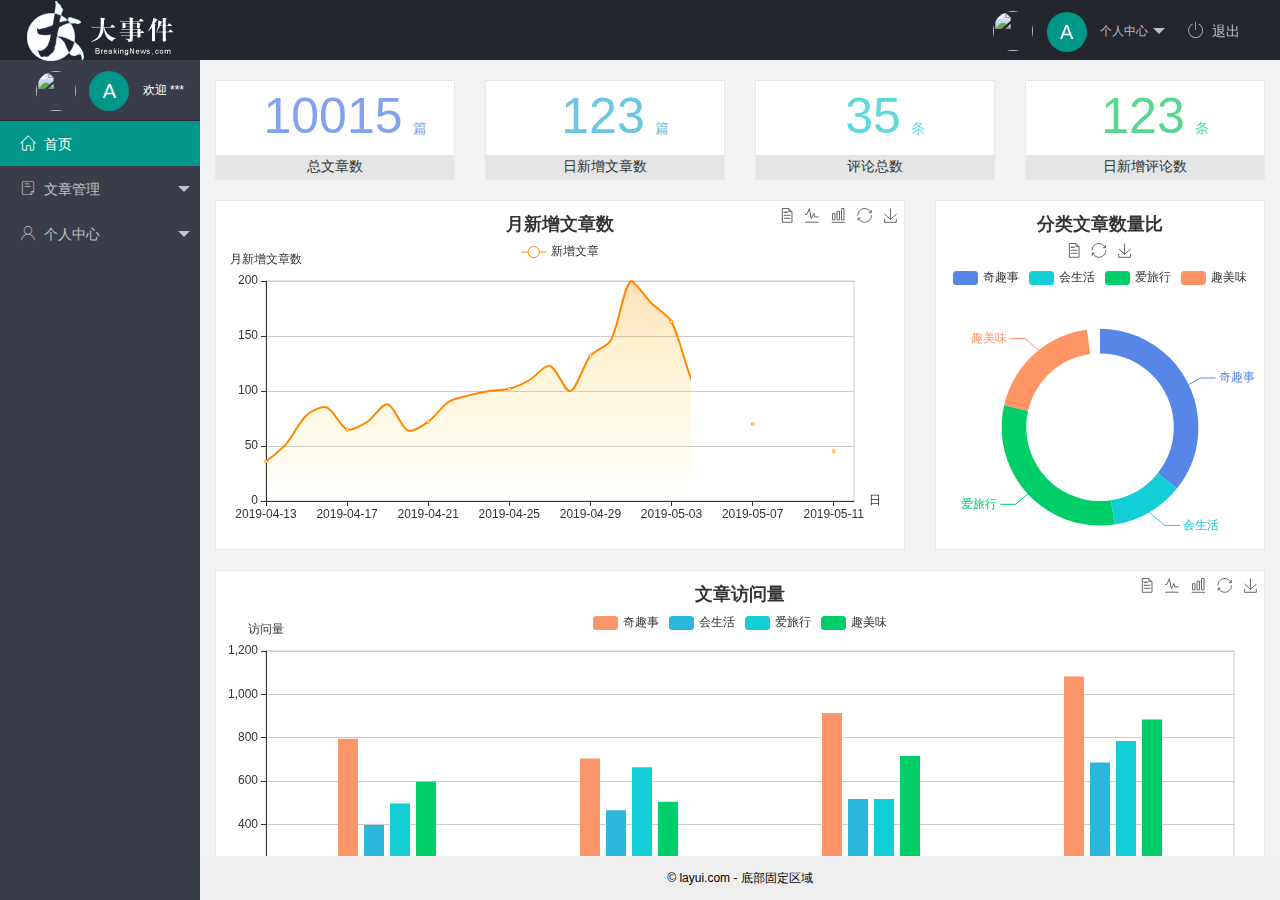
==== commit d03c0894: "后台页面布局完" ====
--- a/index.html
+++ b/index.html
@@ -29,8 +29,10 @@
               <dd><a href="">重置密码</a></dd>
             </dl>
           </li>
-          <li class="layui-nav-item">
-            <a href=""><span class="iconfont icon-tuichu"></span>退出</a>
+          <li class="layui-nav-item" id="btn_logOut">
+            <a href="javascript:;"
+              ><span class="iconfont icon-tuichu"></span>退出</a
+            >
           </li>
         </ul>
       </div>
@@ -97,5 +99,8 @@
     </div>
     <!-- 导入 layui 的JS文件 -->
     <script src="/assets/lib/layui/layui.all.js"></script>
+    <script src="./assets/lib/jquery.js"></script>
+    <script src="./assets/js/baesAPI.js"></script>
+    <script src="./assets/js/index.js"></script>
   </body>
 </html>
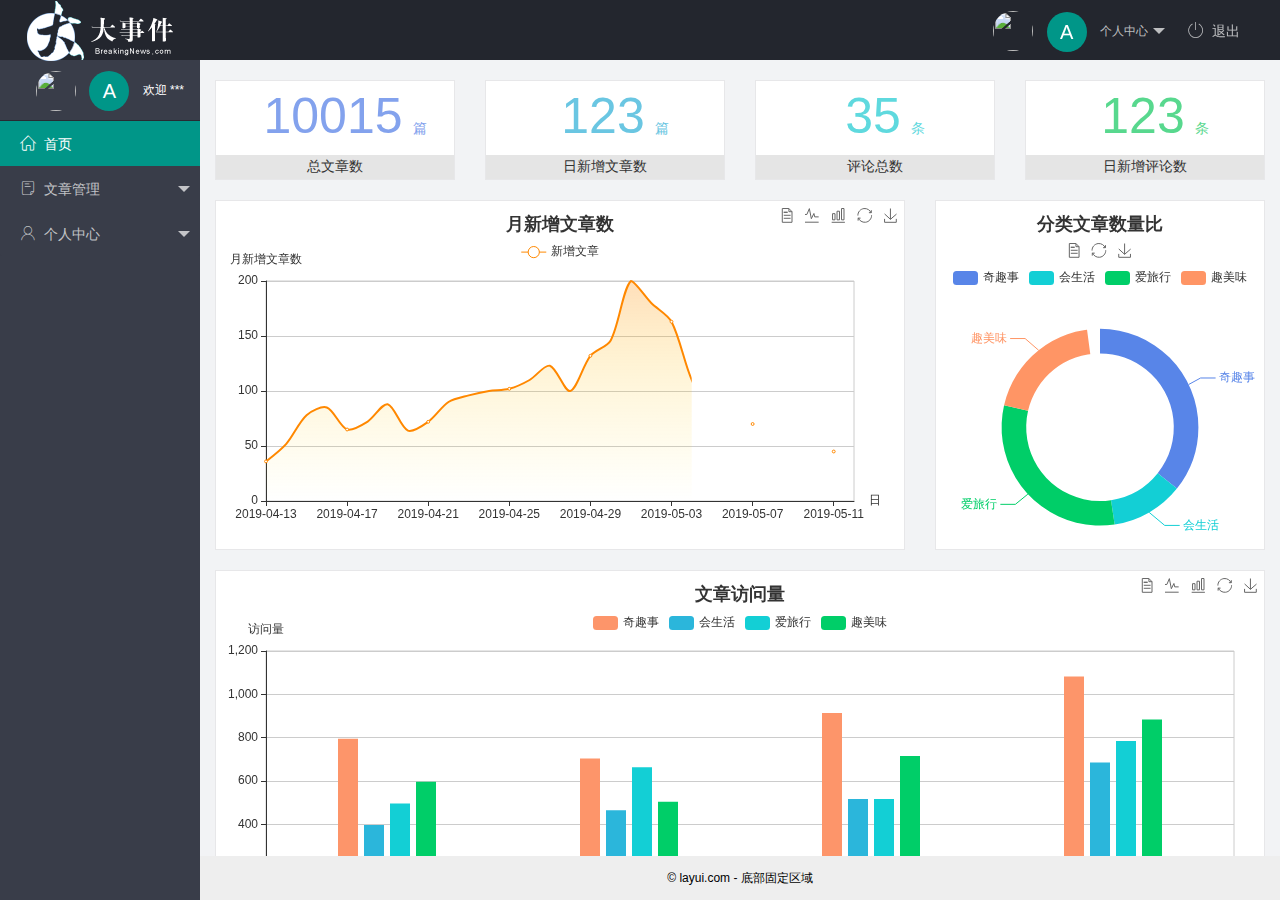
==== commit f96d7d16: "完成个人中心" ====
--- a/index.html
+++ b/index.html
@@ -24,9 +24,9 @@
               个人中心
             </a>
             <dl class="layui-nav-child">
-              <dd><a href="">基本资料</a></dd>
-              <dd><a href="">更换头像</a></dd>
-              <dd><a href="">重置密码</a></dd>
+              <dd><a href="/user/user_info.html" target="fm">基本资料</a></dd>
+              <dd><a href="/user/user_avatar.html" target="fm">更换头像</a></dd>
+              <dd><a href="/user/user_pwd.html" target="fm">重置密码</a></dd>
             </dl>
           </li>
           <li class="layui-nav-item" id="btn_logOut">
@@ -57,13 +57,19 @@
               >
               <dl class="layui-nav-child">
                 <dd>
-                  <a href="javascript:;">文章类别</a>
+                  <a href="javascript:;"
+                    ><i class="layui-icon layui-icon-app"></i>文章类别</a
+                  >
                 </dd>
                 <dd>
-                  <a href="javascript:;">文章列表</a>
+                  <a href="javascript:;"
+                    ><i class="layui-icon layui-icon-app"></i>文章列表</a
+                  >
                 </dd>
                 <dd>
-                  <a href="javascript:;">发布文章</a>
+                  <a href="javascript:;"
+                    ><i class="layui-icon layui-icon-app"></i>发布文章</a
+                  >
                 </dd>
               </dl>
             </li>
@@ -73,13 +79,19 @@
               >
               <dl class="layui-nav-child">
                 <dd>
-                  <a href="javascript:;">基本资料</a>
+                  <a href="/user/user_info.html" target="fm"
+                    ><i class="layui-icon layui-icon-app"></i>基本资料</a
+                  >
                 </dd>
                 <dd>
-                  <a href="javascript:;">更换头像</a>
+                  <a href="/user/user_avatar.html" target="fm"
+                    ><i class="layui-icon layui-icon-app"></i>更换头像</a
+                  >
                 </dd>
                 <dd>
-                  <a href="javascript:;">重置密码</a>
+                  <a href="/user/user_pwd.html" target="fm"
+                    ><i class="layui-icon layui-icon-app"></i>重置密码</a
+                  >
                 </dd>
               </dl>
             </li>
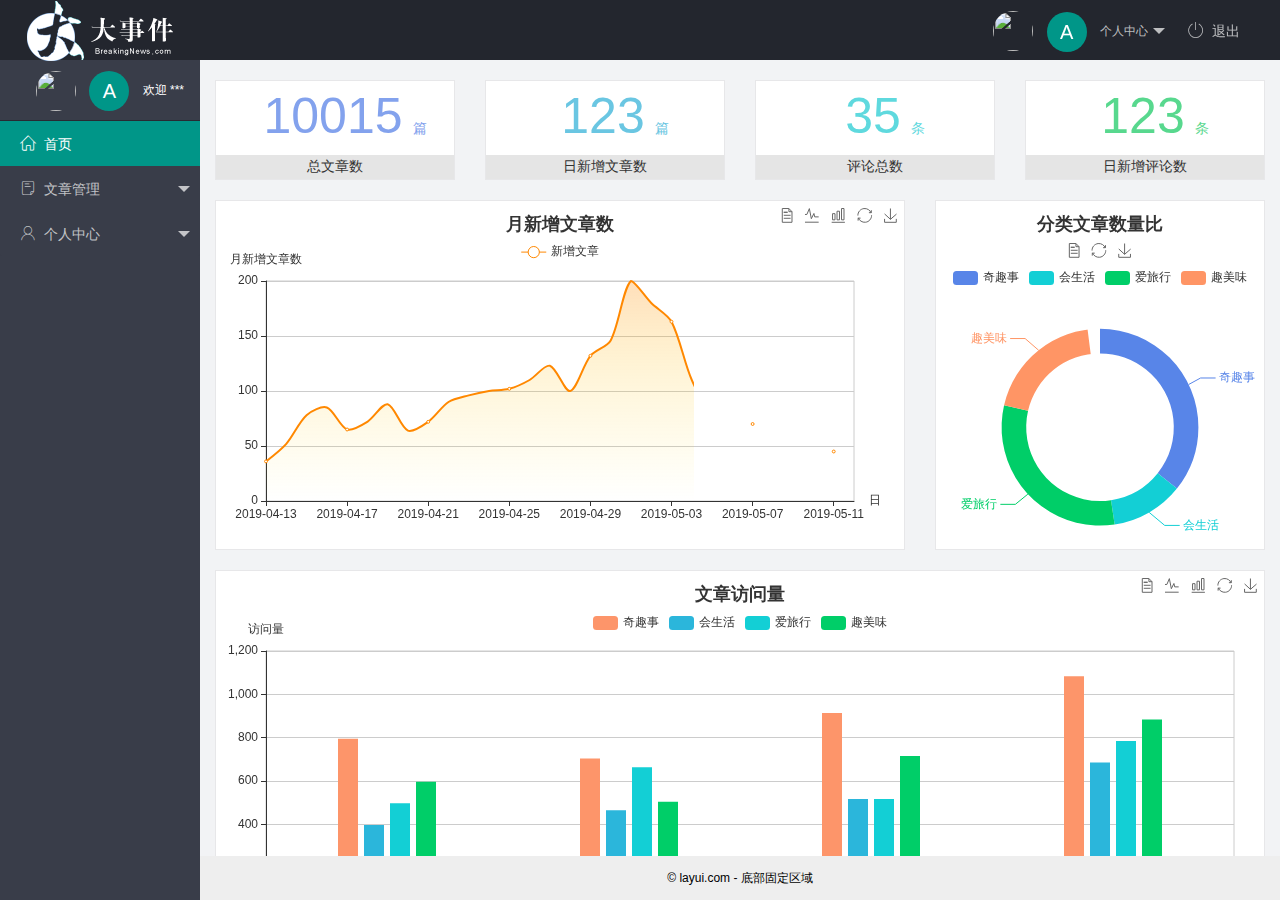
==== commit 91f9d8e6: "完成文章页面" ====
--- a/index.html
+++ b/index.html
@@ -57,17 +57,17 @@
               >
               <dl class="layui-nav-child">
                 <dd>
-                  <a href="javascript:;"
+                  <a href="/article/art_cate.html" target="fm"
                     ><i class="layui-icon layui-icon-app"></i>文章类别</a
                   >
                 </dd>
                 <dd>
-                  <a href="javascript:;"
+                  <a href="/article/art_list.html" target="fm"
                     ><i class="layui-icon layui-icon-app"></i>文章列表</a
                   >
                 </dd>
                 <dd>
-                  <a href="javascript:;"
+                  <a href="/article/art_pub.html" target="fm"
                     ><i class="layui-icon layui-icon-app"></i>发布文章</a
                   >
                 </dd>
